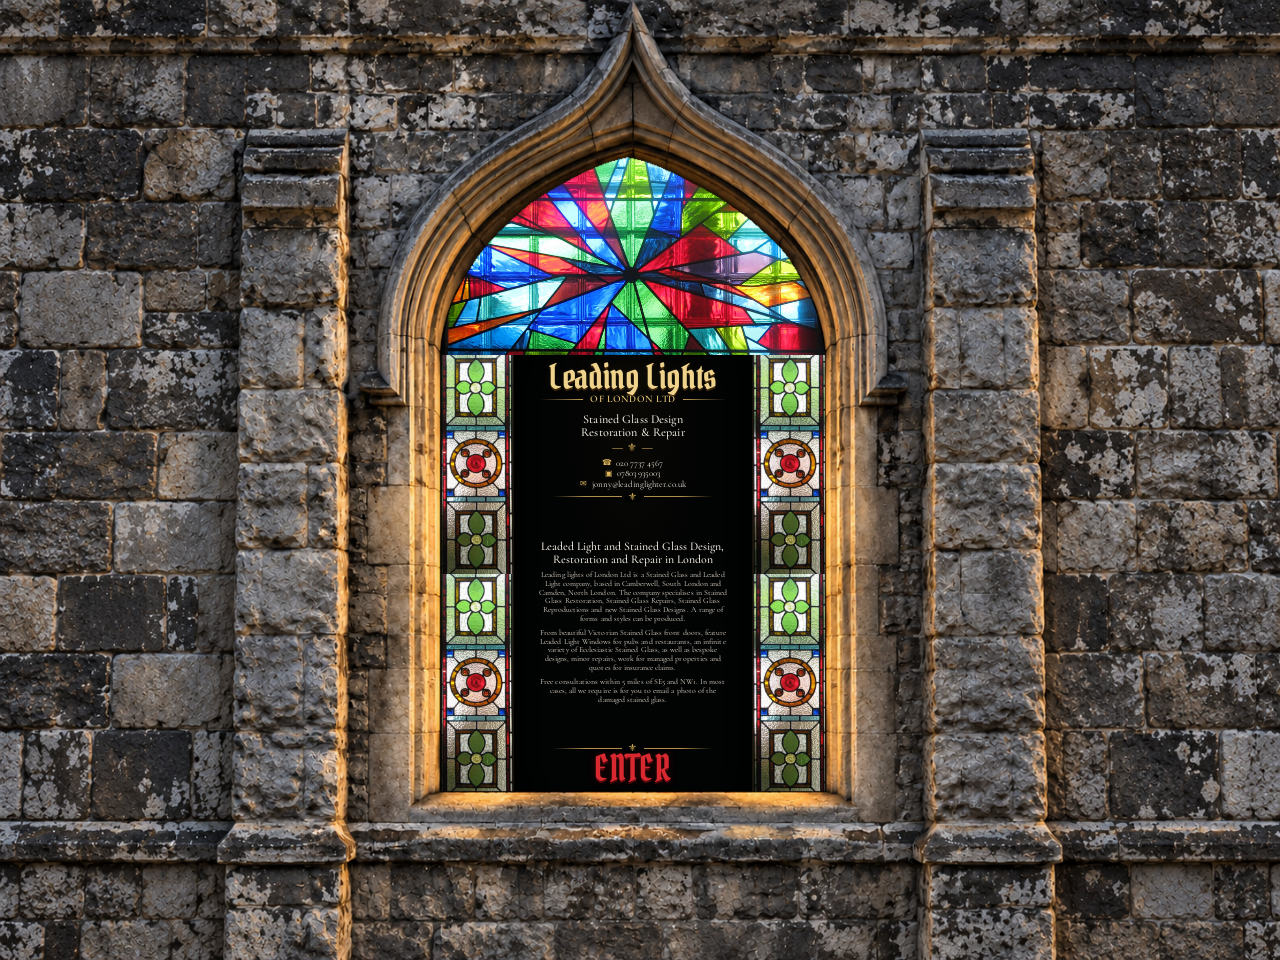
==== index.html @ 8e63d825 "Update index.html" ====
<!doctype html>
<html lang="en-GB">
<head>
  <meta charset="utf-8">
  <meta name="viewport" content="width=device-width, initial-scale=1">

  <title>Leading Lights of London Ltd | Stained Glass Design, Restoration & Repair</title>

  <meta
    name="description"
    content="Leading Lights of London Ltd — stained glass design, restoration and repair in London."
  >

  <meta
    property="og:title"
    content="Leading Lights of London Ltd | Stained Glass Design, Restoration & Repair"
  >

  <meta
    property="og:description"
    content="Leading Lights of London Ltd — stained glass design, restoration and repair in London."
  >

  <meta property="og:type" content="website">

  <!-- Add the final canonical URL here when the production domain is confirmed. -->
  <!-- Add verified LocalBusiness structured data here only after all business details are confirmed. -->

  <!-- Shared website styles -->
  <link rel="stylesheet" href="css/styles.css?v=7">

  <!-- Landing-page-specific styles -->
  <link rel="stylesheet" href="css/landing.css?v=17">
</head>

<body class="landing-page">

  <a class="skip-link" href="#main-content">
    Skip to content
  </a>

  <main id="main-content">

    <section
      class="gothic-stage"
      aria-label="Leading Lights of London entrance"
    >

      <!--
        FRONT STONE FRAME

        This is the same approved stone shell as before,
        but with the black centre made transparent.

        It sits ABOVE the stained glass so the glass appears
        physically behind the Gothic stonework.
      -->
      <img
      class="gothic-shell-image"
  src="assets/images/landing/landing-shell-frame-wide-clean-v2.png"
  alt="Weathered Gothic stone window frame"
  width="1448"
  height="1086"
      >


      <!--
        EVERYTHING BELOW THIS POINT SITS BEHIND THE STONE FRAME
      -->
      <div class="window-overlay landing-overlay">


        <!-- TOP STAINED GLASS -->
        <div
          class="landing-glass landing-glass--top"
          aria-hidden="true"
        >
          <img
  src="assets/images/landing/landing-top-panel-v2.png"
  alt=""
          >
        </div>


        <!-- LEFT STAINED-GLASS COLUMN -->
        <div
          class="landing-side-stack landing-side-stack--left"
          aria-hidden="true"
        >

          <div class="landing-side-piece">
            <img
              src="assets/images/landing/landing-side-panel.png"
              alt=""
            >
          </div>

          <div class="landing-side-piece">
            <img
              src="assets/images/landing/landing-side-panel.png"
              alt=""
            >
          </div>

        </div>


        <!-- CENTRAL INFORMATION PANEL -->
        <section
          class="landing-panel"
          aria-labelledby="landing-title"
        >

          <header class="landing-brand">

            <h1
              class="brand-title"
              id="landing-title"
            >
              Leading Lights
            </h1>

            <p class="brand-subtitle">
              of London Ltd
            </p>

            <div
              class="gold-rule"
              aria-hidden="true"
            ></div>


            <p class="service-line">
              Stained Glass Design<br>
              Restoration &amp; Repair
            </p>


            <div class="contact-compact">

              <a href="tel:+442077374567">
                <span aria-hidden="true">☎</span>
                020 7737 4567
              </a>

              <a href="tel:+447803935003">
                <span aria-hidden="true">▣</span>
                07803 935003
              </a>

              <a href="mailto:jonny@leadinglighter.co.uk">
                <span aria-hidden="true">✉</span>
                jonny@leadinglighter.co.uk
              </a>

            </div>

          </header>


          <div
            class="gold-rule landing-section-rule"
            aria-hidden="true"
          ></div>


          <!-- BUSINESS COPY -->
          <div class="landing-business-copy">

            <h2 class="landing-business-title">
              Leaded Light and Stained Glass Design, Restoration and Repair in London
            </h2>


            <p class="landing-copy">
              Leading lights of London Ltd is a Stained Glass and Leaded Light company, based in Camberwell, South London and Camden, North London. The company specialises in Stained Glass Restoration, Stained Glass Repairs, Stained Glass Reproductions and new Stained Glass Designs. A range of forms and styles can be produced.
            </p>


            <p class="landing-copy">
              From beautiful Victorian Stained Glass front doors, feature Leaded Light Windows for pubs and restaurants, an infinite variety of Ecclesiastic Stained Glass, as well as bespoke designs, minor repairs, work for managed properties and quotes for insurance claims.
            </p>


            <p class="landing-copy">
              Free consultations within 5 miles of SE5 and NW1. In most cases, all we require is for you to email a photo of the damaged stained glass.
            </p>

          </div>


          <div
            class="gold-rule landing-enter-rule"
            aria-hidden="true"
          ></div>


          <!-- ENTER -->
          <a
            class="enter-link"
            href="home.html"
            aria-label="Enter the Leading Lights of London website"
          >
            ENTER
          </a>

        </section>


        <!-- RIGHT STAINED-GLASS COLUMN -->
        <div
          class="landing-side-stack landing-side-stack--right"
          aria-hidden="true"
        >

          <div class="landing-side-piece">
            <img
              src="assets/images/landing/landing-side-panel.png"
              alt=""
            >
          </div>

          <div class="landing-side-piece">
            <img
              src="assets/images/landing/landing-side-panel.png"
              alt=""
            >
          </div>

        </div>

      </div>

    </section>

  </main>


  <script
    src="js/main.js"
    defer
  ></script>

</body>
</html>
---- css/styles.css ----
@import url('https://fonts.googleapis.com/css2?family=Cormorant+Garamond:wght@400;500;600&family=IM+Fell+English+SC&family=UnifrakturCook:wght@700&display=swap');

:root {
  --stone-dark: #111415;
  --stone-mid: #303334;
  --stone-light: #767069;
  --window-dark: #050606;
  --panel-dark: #0c0f10;
  --panel-mid: #131718;
  --lead: #171919;
  --text-main: #f1eadc;
  --text-muted: #c9c0b0;
  --accent-gold: #d4ad5f;
  --accent-red: #a9141c;
  --warm-light: rgba(214, 162, 77, 0.42);
  --line: rgba(221, 189, 126, 0.26);
  --page-width: 1122px;
  --font-display: 'IM Fell English SC', Georgia, serif;
  --font-medieval: 'UnifrakturCook', 'IM Fell English SC', Georgia, serif;
  --font-body: 'Cormorant Garamond', Georgia, serif;
  --shadow-deep: 0 18px 50px rgba(0, 0, 0, 0.42);
  --radius: 4px;
}

* { box-sizing: border-box; }

html {
  background: #050607;
  scroll-behavior: smooth;
}

body {
  margin: 0;
  min-width: 320px;
  color: var(--text-main);
  background: #050607;
  font-family: var(--font-body);
  font-size: 18px;
  line-height: 1.5;
  opacity: 0;
  transition: opacity 240ms ease;
}

body.is-ready { opacity: 1; }
body.is-leaving { opacity: 0; }

img { max-width: 100%; }
a { color: inherit; }
button, input, select, textarea { font: inherit; }
button, a { -webkit-tap-highlight-color: transparent; }

.skip-link {
  position: fixed;
  left: 1rem;
  top: -100px;
  z-index: 1000;
  padding: .65rem 1rem;
  background: var(--text-main);
  color: #111;
  border-radius: 3px;
}

.skip-link:focus { top: 1rem; }


/* SHARED NAVIGATION */

.site-header {
  position: relative;
  z-index: 50;
  background: #0b0e0f;
  border-bottom: 1px solid rgba(255,255,255,.08);
  box-shadow: 0 8px 24px rgba(0,0,0,.22);
}

.primary-nav,
.gallery-nav {
  width: min(100%, var(--page-width));
  margin: 0 auto;
  padding-inline: clamp(.8rem, 2vw, 1.4rem);
}

.primary-nav {
  display: flex;
  align-items: center;
  justify-content: space-between;
  gap: 1rem;
  min-height: 58px;
}

.brand-mini {
  font-family: var(--font-display);
  color: #eed6a0;
  text-decoration: none;
  letter-spacing: .02em;
  white-space: nowrap;
  font-size: clamp(1.02rem, 2.2vw, 1.25rem);
}

.nav-toggle {
  display: none;
  border: 1px solid rgba(212,173,95,.45);
  background: transparent;
  color: var(--text-main);
  padding: .45rem .7rem;
  border-radius: 3px;
  cursor: pointer;
}

.primary-links,
.gallery-links {
  list-style: none;
  padding: 0;
  margin: 0;
  display: flex;
  align-items: center;
}

.primary-links {
  gap: clamp(.9rem, 2.5vw, 1.7rem);
}

.gallery-links {
  justify-content: center;
  gap: clamp(.55rem, 1.65vw, 1.25rem);
  min-height: 42px;
  font-size: .94rem;
  flex-wrap: wrap;
}

.gallery-nav {
  border-top: 1px solid rgba(255,255,255,.05);
  background: #0f1213;
}

.primary-links a,
.gallery-links a {
  position: relative;
  display: inline-block;
  padding: .45rem .1rem;
  color: #efe7d7;
  text-decoration: none;
}

.primary-links a::after,
.gallery-links a::after {
  content: '';
  position: absolute;
  left: 0;
  right: 100%;
  bottom: .2rem;
  height: 1px;
  background: var(--accent-gold);
  transition: right 180ms ease;
}

.primary-links a:hover::after,
.primary-links a:focus-visible::after,
.gallery-links a:hover::after,
.gallery-links a:focus-visible::after,
.primary-links a[aria-current='page']::after,
.gallery-links a[aria-current='page']::after {
  right: 0;
}

.primary-links a[aria-current='page'],
.gallery-links a[aria-current='page'] {
  color: #f0cf86;
}

main {
  display: block;
}


/* SHARED GOTHIC STAGE FOR OTHER PAGES */

.gothic-stage {
  position: relative;
  width: min(100%, var(--page-width));
  margin: 0 auto;
  background: var(--window-dark);
  overflow: hidden;
}

.gothic-shell-image {
  display: block;
  width: 100%;
  height: auto;
  aspect-ratio: 1122 / 1402;
  object-fit: contain;
  pointer-events: none;
  user-select: none;
}

.window-overlay {
  position: absolute;
  left: 28.25%;
  right: 28.25%;
  top: 13.2%;
  bottom: 13.4%;
  color: var(--text-main);
  z-index: 2;
}

.window-overlay a:focus-visible,
.content-band a:focus-visible,
button:focus-visible,
input:focus-visible,
select:focus-visible,
textarea:focus-visible {
  outline: 2px solid #f3cb72;
  outline-offset: 3px;
}


/* =========================================================
   LANDING PAGE
   ========================================================= */

body.landing-page {
  position: relative;
  isolation: isolate;
  min-height: 100svh;
  overflow: hidden;
  background: #080909;
}


/*
  Wide monitors get a darkened continuation of the same stone
  rather than obvious black bars.
*/
body.landing-page::before {
  content: '';
  position: fixed;
  inset: -24px;
  z-index: -2;

  background-image:
    url('../assets/images/landing/landing-shell-final.png');

  background-size: cover;
  background-position: center;

  filter:
    blur(14px)
    brightness(.42)
    saturate(.72);

  transform: scale(1.07);
}

body.landing-page::after {
  content: '';
  position: fixed;
  inset: 0;
  z-index: -1;
  background: rgba(0,0,0,.20);
}

body.landing-page main {
  width: 100%;
  height: 100svh;
  overflow: hidden;
}


/*
  The new shell is 1055 × 1491.

  It is sized from browser HEIGHT rather than being stretched
  across the width. This keeps the stone and pointed arch natural.
*/
body.landing-page .gothic-stage {
  position: relative;
  left: 50%;

  width: calc(100svh * 1055 / 1491);
  height: 100svh;

  max-width: none;
  margin: 0;

  background: transparent;

  overflow: hidden;

  transform: translateX(-50%);
}

body.landing-page .gothic-shell-image {
  position: absolute;
  inset: 0;

  width: 100%;
  height: 100%;

  max-width: none;

  aspect-ratio: 1055 / 1491;

  object-fit: contain;
  object-position: center;
}


/*
  Position the website content inside the actual empty opening
  of landing-shell-final.png.
*/
body.landing-page .window-overlay {
  left: 21%;
  right: 21%;
  top: 14.2%;
  bottom: 17.2%;
}


/*
  Layout:

              TOP GLASS

       SIDE | BLACK PANEL | SIDE
       SIDE | BLACK PANEL | SIDE
*/
.landing-overlay {
  display: grid;

  grid-template-columns:
    18%
    64%
    18%;

  grid-template-rows:
    23%
    77%;

  gap: 0;

  padding: 0;

  overflow: hidden;
}


/* TOP STAINED GLASS */

.landing-glass {
  position: relative;
  overflow: hidden;
  background: #030404;
}

.landing-glass--top {
  grid-column: 1 / -1;
  grid-row: 1;

  width: calc(100% + 4px);
  height: calc(100% + 3px);

  margin-left: -2px;
  margin-top: -2px;

  align-self: end;

  clip-path: polygon(
    50% 0%,
    100% 76%,
    100% 100%,
    0% 100%,
    0% 76%
  );
}

.landing-glass--top img {
  display: block;

  width: 100%;
  height: 100%;

  max-width: none;

  object-fit: cover;

  object-position: center 42%;

  transform: scale(1.02);
}


/* SIDE STAINED GLASS */

.landing-side-stack {
  grid-row: 2;

  display: grid;

  grid-template-rows:
    1fr
    1fr;

  min-width: 0;
  min-height: 0;

  overflow: hidden;

  background: #030404;
}

.landing-side-stack--left {
  grid-column: 1;
}

.landing-side-stack--right {
  grid-column: 3;
}

.landing-side-piece {
  position: relative;

  min-width: 0;
  min-height: 0;

  overflow: hidden;

  background: #030404;
}

.landing-side-piece + .landing-side-piece {
  margin-top: -2px;
}

.landing-side-piece img {
  display: block;

  width: calc(100% + 4px);
  height: calc(100% + 4px);

  max-width: none;

  margin: -2px;

  object-fit: cover;
  object-position: center;

  /*
    Uniform scaling only:
    this hides tiny gaps but does not distort the artwork.
  */
  transform: scale(1.015);
}


/* CENTRAL BLACK PANEL */

.landing-panel {
  grid-column: 2;
  grid-row: 2;

  position: relative;

  min-width: 0;
  min-height: 0;

  overflow: hidden;

  display: flex;
  flex-direction: column;

  align-items: center;

  justify-content: center;

  padding:
    clamp(.35rem, .9vh, .8rem)
    clamp(.45rem, 1.2vh, .95rem);

  text-align: center;

  background:
    radial-gradient(
      ellipse at 50% 10%,
      rgba(77,58,27,.10),
      transparent 38%
    ),
    rgba(2,3,3,.985);

  border-left:
    1px solid rgba(63,48,24,.45);

  border-right:
    1px solid rgba(63,48,24,.45);

  box-shadow:
    inset 10px 0 22px rgba(0,0,0,.42),
    inset -10px 0 22px rgba(0,0,0,.42);

  color: var(--text-main);
}


/* BRAND */

.landing-brand {
  width: 100%;
  flex: 0 0 auto;
}

.brand-title {
  margin: 0;

  font-family: var(--font-display);

  color: #efd393;

  font-weight: 400;

  letter-spacing: .015em;

  line-height: .95;

  text-shadow:
    0 1px 0 #1f1406;
}


/*
  Strong medieval title similar to the original reference.
*/
.landing-panel .brand-title {
  font-family: var(--font-medieval);

  font-size:
    clamp(
      1.8rem,
      4.2vh,
      3.5rem
    );

  letter-spacing: .01em;

  line-height: .83;

  color: #f0d397;

  text-shadow:
    0 2px 0 #2d1c08,
    0 0 12px rgba(216,169,85,.10);
}

.brand-subtitle {
  margin: .18rem 0 0;

  font-family: var(--font-display);

  color: #e9cf96;

  font-size:
    clamp(
      .72rem,
      1.6vh,
      1.25rem
    );

  line-height: 1;
}


/* GOLD RULES */

.gold-rule {
  width: 72%;

  height: 1px;

  margin:
    clamp(.16rem, .45vh, .38rem)
    auto;

  background:
    linear-gradient(
      90deg,
      transparent,
      rgba(212,173,95,.95),
      transparent
    );
}

.landing-section-rule {
  margin-top:
    clamp(.22rem, .55vh, .48rem);
}

.landing-enter-rule {
  margin-top:
    clamp(.18rem, .45vh, .38rem);
}


/* SERVICE + CONTACT */

.service-line {
  margin:
    .05rem
    0
    clamp(.16rem, .45vh, .36rem);

  font-size:
    clamp(
      .69rem,
      1.45vh,
      1.05rem
    );

  line-height: 1.08;

  color: #f0e7d7;
}

.contact-compact {
  display: grid;

  justify-items: center;

  gap:
    clamp(
      .03rem,
      .12vh,
      .1rem
    );

  margin-top:
    clamp(
      .08rem,
      .2vh,
      .18rem
    );

  font-size:
    clamp(
      .6rem,
      1.18vh,
      .86rem
    );

  line-height: 1.08;

  color: #eee4d4;
}

.contact-compact a {
  text-decoration: none;
}

.contact-compact a:hover {
  color: #f3d99c;
}


/* BUSINESS COPY */

.landing-business-copy {
  width: 100%;

  flex: 0 0 auto;
}

.landing-business-title {
  max-width: 98%;

  margin:
    0
    auto
    clamp(.16rem, .35vh, .3rem);

  font-family: var(--font-body);

  font-size:
    clamp(
      .7rem,
      1.35vh,
      .98rem
    );

  font-weight: 500;

  line-height: 1.04;

  color: #f0e8db;
}

.landing-copy {
  width: 100%;

  margin:
    clamp(
      .11rem,
      .26vh,
      .23rem
    )
    auto;

  font-family: var(--font-body);

  font-size:
    clamp(
      .56rem,
      1.08vh,
      .78rem
    );

  font-weight: 400;

  line-height: 1.12;

  color: #ddd4c5;
}


/* ENTER */

.enter-link {
  display: inline-block;

  flex: 0 0 auto;

  margin-top:
    clamp(
      .05rem,
      .15vh,
      .12rem
    );

  padding:
    .02em
    .16em
    .04em;

  font-family: var(--font-medieval);

  font-size:
    clamp(
      2rem,
      5.3vh,
      4.4rem
    );

  line-height: .82;

  text-decoration: none;

  color: #d11f27;

  text-shadow:
    0 2px 0 #43070b,
    0 0 12px rgba(189,25,34,.28);

  transition:
    transform 160ms ease,
    color 160ms ease,
    text-shadow 160ms ease;
}

.enter-link:hover {
  color: #ed343b;

  transform:
    translateY(-1px);

  text-shadow:
    0 2px 0 #43070b,
    0 0 18px rgba(189,25,34,.42);
}


/* =========================================================
   HOME
   ========================================================= */

.home-overlay {
  display: flex;
  flex-direction: column;
  padding: 9% 1.5% 4.5%;
}

.home-brand {
  text-align: center;
  flex: 0 0 auto;
}

.home-brand .brand-title {
  font-size: clamp(1.2rem, 3vw, 2.45rem);
}

.home-brand .brand-subtitle {
  font-size: clamp(.7rem, 1.35vw, 1.1rem);
}

.home-services {
  margin-top: .35rem;
  font-size: clamp(.62rem, 1.12vw, .9rem);
  line-height: 1.18;
}

.home-contact-grid {
  display: flex;
  justify-content: center;
  flex-wrap: wrap;
  gap: .1rem .6rem;
  margin-top: .35rem;
  font-size: clamp(.5rem, .93vw, .76rem);
  color: #eee5d4;
}

.home-contact-grid a {
  text-decoration: none;
}

.home-gallery-grid {
  flex: 1 1 auto;
  min-height: 0;

  display: grid;

  grid-template-columns:
    repeat(3, minmax(0, 1fr));

  grid-template-rows:
    repeat(2, minmax(0, 1fr));

  gap:
    clamp(
      4px,
      .65vw,
      8px
    );

  margin-top: 4%;
}


/* HOME GALLERY PANES */

.gallery-pane {
  min-width: 0;
  min-height: 0;

  display: flex;
  flex-direction: column;

  overflow: hidden;

  border: 3px solid #171919;

  background: #101313;

  text-decoration: none;

  box-shadow:
    inset 0 0 0 1px rgba(220,183,102,.18),
    0 4px 12px rgba(0,0,0,.28);

  transition:
    transform 170ms ease,
    box-shadow 170ms ease,
    filter 170ms ease;
}

.gallery-pane:hover,
.gallery-pane:focus-visible {
  transform:
    translateY(-2px);

  filter:
    brightness(1.08);

  box-shadow:
    inset 0 0 0 1px rgba(231,195,116,.34),
    0 7px 16px rgba(0,0,0,.38);
}

.image-placeholder {
  flex: 1 1 auto;

  min-height: 0;

  display: flex;

  align-items: center;
  justify-content: center;

  padding: .4rem;

  text-align: center;

  color:
    rgba(237,229,211,.58);

  background:
    linear-gradient(
      45deg,
      transparent 49%,
      rgba(212,173,95,.11) 50%,
      transparent 51%
    ),
    linear-gradient(
      -45deg,
      transparent 49%,
      rgba(212,173,95,.09) 50%,
      transparent 51%
    ),
    #121616;

  background-size:
    28px 28px;

  font-size:
    clamp(
      .46rem,
      .75vw,
      .68rem
    );

  letter-spacing: .06em;

  text-transform: uppercase;
}

.gallery-pane-label {
  flex: 0 0 auto;

  display: flex;

  align-items: center;

  justify-content:
    space-between;

  gap: .25rem;

  padding:
    clamp(.25rem, .55vw, .42rem)
    .45rem;

  border-top:
    2px solid #171919;

  background:
    rgba(7,8,8,.96);

  font-size:
    clamp(
      .5rem,
      .85vw,
      .74rem
    );

  line-height: 1.1;
}

.gallery-pane-label span:last-child {
  color: var(--accent-gold);
}


/* SHARED PAGE HERO */

.page-overlay {
  display: flex;
  align-items: center;
  justify-content: center;
  padding: 16% 4% 10%;
}

.page-window-card {
  width: 100%;
  background: rgba(5,6,6,.9);
  border: 1px solid rgba(212,173,95,.28);
  box-shadow: var(--shadow-deep);
  text-align: center;
  padding: clamp(.8rem, 2vw, 1.35rem);
}

.page-window-card h1 {
  margin: 0;
  font-family: var(--font-display);
  color: #efd497;
  font-size: clamp(1.35rem, 3vw, 2.4rem);
  font-weight: 400;
  line-height: 1;
}

.page-window-card p {
  margin: .7rem auto 0;
  color: var(--text-muted);
  max-width: 30rem;
  font-size: clamp(.72rem, 1.2vw, .95rem);
  line-height: 1.3;
}


/* SHARED CONTENT */

.content-band {
  width: min(100%, var(--page-width));
  margin: 0 auto;

  padding:
    clamp(2rem, 5vw, 4rem)
    clamp(1rem, 5vw, 4rem);

  background: #0d1011;

  border-top:
    1px solid rgba(255,255,255,.07);
}

.content-band + .content-band {
  border-top:
    1px solid rgba(212,173,95,.12);
}

.section-heading {
  margin: 0 0 .7rem;
  font-family: var(--font-display);
  color: #eed196;
  font-weight: 400;
  font-size: clamp(1.65rem, 3.5vw, 2.65rem);
  line-height: 1;
}

.section-lede {
  margin: 0;
  max-width: 56rem;
  color: #d8d0c2;
  font-size: clamp(1rem, 2vw, 1.18rem);
}

.placeholder-copy {
  border-left:
    2px solid rgba(212,173,95,.45);

  padding: .75rem 1rem;

  background:
    rgba(255,255,255,.02);

  color: #c8c0b2;
}


/* CARDS */

.cards-grid {
  display: grid;
  grid-template-columns:
    repeat(3, minmax(0, 1fr));
  gap: 1rem;
  margin-top: 1.5rem;
}

.info-card {
  padding: 1.1rem;
  background: #121617;
  border:
    1px solid rgba(212,173,95,.16);
}

.info-card h3 {
  margin: 0 0 .45rem;
  color: #ead09b;
  font-family: var(--font-display);
  font-weight: 400;
}

.info-card p {
  margin: 0;
  color: #cec6b8;
}


/* BUTTONS */

.cta-row {
  margin-top: 1.4rem;
}

.button {
  display: inline-block;
  padding: .65rem 1.1rem;
  border: 1px solid var(--accent-gold);
  background: transparent;
  color: #edd49d;
  text-decoration: none;
  border-radius: 3px;
  transition:
    background 160ms ease,
    color 160ms ease;
}

.button:hover {
  background:
    rgba(212,173,95,.1);
  color: #fff0c8;
}

.button-disabled {
  opacity: .5;
  cursor: not-allowed;
}


/* BEFORE / AFTER */

.before-after-list {
  display: grid;
  gap: 1.2rem;
  margin-top: 1.5rem;
}

.before-after {
  display: grid;
  grid-template-columns:
    1fr 1fr;
  gap: .8rem;
  padding: .9rem;
  background: #111516;
  border:
    1px solid rgba(212,173,95,.14);
}

.before-after figure {
  margin: 0;
}

.before-after figcaption {
  color: #dbcba9;
  margin-bottom: .35rem;
  font-family: var(--font-display);
}

.before-after .image-placeholder {
  aspect-ratio: 4 / 3;
}


/* GALLERY PAGES */

.gallery-page-grid {
  display: grid;
  grid-template-columns:
    repeat(3, minmax(0, 1fr));
  gap: 1rem;
  margin-top: 1.5rem;
}

.gallery-item {
  margin: 0;
  background: #111516;
  border:
    1px solid rgba(212,173,95,.14);
}

.gallery-item .image-placeholder {
  aspect-ratio: 4 / 3;
}

.gallery-item figcaption {
  padding: .55rem .7rem;
  color: #c8c0b3;
  font-size: .95rem;
}


/* ABOUT / CONTACT */

.about-grid,
.contact-grid {
  display: grid;

  grid-template-columns:
    minmax(0,.85fr)
    minmax(0,1.15fr);

  gap:
    clamp(
      1.2rem,
      4vw,
      2.5rem
    );

  align-items: start;
}

.about-photo .image-placeholder {
  aspect-ratio: 4 / 5;
}

.contact-list {
  display: grid;
  gap: .5rem;
  margin: 1rem 0 0;
  padding: 0;
  list-style: none;
}

.contact-list a {
  color: #f0d69d;
  text-decoration: none;
}

.contact-list a:hover {
  text-decoration: underline;
}


/* CONTACT FORM */

.contact-form {
  display: grid;
  gap: .85rem;
}

.form-row {
  display: grid;
  gap: .35rem;
}

.form-row label {
  color: #e8d5ac;
}

.form-row input,
.form-row select,
.form-row textarea {
  width: 100%;

  border:
    1px solid rgba(212,173,95,.32);

  background: #090b0c;

  color: var(--text-main);

  padding: .7rem .75rem;

  border-radius: 2px;
}

.form-row textarea {
  min-height: 160px;
  resize: vertical;
}

.form-note {
  margin: .2rem 0 0;
  color: #bdb4a5;
  font-size: .95rem;
}


/* FOOTER */

.site-footer {
  width:
    min(
      100%,
      var(--page-width)
    );

  margin: 0 auto;

  padding:
    1.8rem
    clamp(1rem, 4vw, 3rem)
    2.2rem;

  background: #090b0c;

  border-top:
    1px solid rgba(212,173,95,.16);
}

.footer-grid {
  display: grid;

  grid-template-columns:
    1.2fr
    1fr
    1fr
    .8fr;

  gap: 1.2rem;
}

.footer-brand {
  font-family: var(--font-display);
  color: #e8cf96;
  font-size: 1.35rem;
  line-height: 1;
}

.site-footer p,
.site-footer ul {
  margin: .3rem 0 0;
  color: #c9c0b2;
  font-size: .93rem;
}

.site-footer ul {
  list-style: none;
  padding: 0;
}

.site-footer a {
  text-decoration: none;
}

.site-footer a:hover {
  color: #f0d69a;
}

.footer-bottom {
  margin-top: 1.2rem;
  padding-top: 1rem;

  border-top:
    1px solid rgba(255,255,255,.07);

  color: #a89f93;

  font-size: .86rem;
}

.mobile-home-gallery {
  display: none;
}


/* TABLET */

@media (max-width: 900px) {

  body {
    font-size: 17px;
  }

  .cards-grid {
    grid-template-columns:
      1fr 1fr;
  }

  .gallery-page-grid {
    grid-template-columns:
      1fr 1fr;
  }

  .footer-grid {
    grid-template-columns:
      1fr 1fr;
  }

}


/* MOBILE */

@media (max-width: 720px) {

  .primary-nav {
    min-height: 54px;
  }

  .nav-toggle {
    display: inline-block;
  }

  .primary-links {
    position: absolute;
    left: 0;
    right: 0;
    top: 54px;

    display: none;

    flex-direction: column;
    align-items: stretch;

    gap: 0;

    padding:
      .4rem
      1rem
      .8rem;

    background: #0b0e0f;

    border-top:
      1px solid rgba(255,255,255,.05);
  }

  .primary-links.is-open {
    display: flex;
  }

  .primary-links a {
    display: block;
    padding: .7rem .2rem;
  }

  .gallery-nav {
    display: none;
  }


  /*
    On mobile the outer masonry can crop,
    but the arch remains proportional.
  */
  body.landing-page .window-overlay {
    left: 21%;
    right: 21%;
  }

  .landing-overlay {
    grid-template-columns:
      15%
      70%
      15%;

    grid-template-rows:
      22%
      78%;
  }

  .landing-panel .brand-title {
    font-size:
      clamp(
        1.65rem,
        4.1vh,
        2.6rem
      );
  }

  .brand-subtitle {
    font-size:
      clamp(
        .68rem,
        1.45vh,
        1rem
      );
  }

  .service-line {
    font-size:
      clamp(
        .64rem,
        1.28vh,
        .88rem
      );
  }

  .contact-compact {
    font-size:
      clamp(
        .56rem,
        1.08vh,
        .76rem
      );
  }

  .landing-business-title {
    font-size:
      clamp(
        .66rem,
        1.18vh,
        .82rem
      );
  }

  .landing-copy {
    font-size:
      clamp(
        .53rem,
        .96vh,
        .7rem
      );

    line-height: 1.09;
  }

  .enter-link {
    font-size:
      clamp(
        1.85rem,
        4.7vh,
        3.25rem
      );
  }


  /* HOME */

  .home-overlay {
    padding: 12% 2% 6%;
  }

  .home-services {
    display: none;
  }

  .home-contact-grid span.address {
    display: none;
  }

  .home-gallery-grid {
    display: none;
  }

  .mobile-home-gallery {
    display: block;
  }


  /* OTHER SHARED PAGES */

  .page-overlay {
    padding: 18% 3% 12%;
  }

  .page-window-card p {
    display: none;
  }

  .cards-grid,
  .about-grid,
  .contact-grid {
    grid-template-columns: 1fr;
  }

  .before-after {
    grid-template-columns: 1fr;
  }

}


/* SHORT DESKTOP SCREENS */

@media (max-height: 720px) and (min-width: 721px) {

  .landing-panel {
    padding-top: .2rem;
    padding-bottom: .2rem;
  }

  .landing-panel .brand-title {
    font-size: 1.8rem;
  }

  .brand-subtitle {
    font-size: .72rem;
  }

  .service-line {
    font-size: .68rem;
  }

  .contact-compact {
    font-size: .58rem;
  }

  .landing-business-title {
    font-size: .68rem;
  }

  .landing-copy {
    font-size: .54rem;
    line-height: 1.06;
    margin-block: .08rem;
  }

  .enter-link {
    font-size: 2rem;
  }

  .gold-rule {
    margin-block: .12rem;
  }

}


/* SMALL MOBILE */

@media (max-width: 520px) {

  body {
    font-size: 16px;
  }

  .brand-mini {
    max-width: 66vw;
    overflow: hidden;
    text-overflow: ellipsis;
  }

  .landing-overlay {
    grid-template-columns:
      13%
      74%
      13%;
  }

  .home-overlay {
    padding-top: 14%;
  }

  .home-brand .brand-title {
    font-size:
      clamp(
        .95rem,
        6vw,
        1.45rem
      );
  }

  .home-brand .brand-subtitle {
    font-size: .55rem;
  }

  .home-contact-grid {
    font-size: .43rem;
    gap: 0 .35rem;
  }

  .page-window-card {
    padding: .55rem .4rem;
  }

  .page-window-card h1 {
    font-size:
      clamp(
        1rem,
        7vw,
        1.55rem
      );
  }

  .gallery-page-grid {
    grid-template-columns: 1fr;
  }

  .footer-grid {
    grid-template-columns: 1fr;
  }

  .content-band {
    padding-inline: 1rem;
  }

}


/* REDUCED MOTION */

@media (prefers-reduced-motion: reduce) {

  html {
    scroll-behavior: auto;
  }

  *,
  *::before,
  *::after {
    animation-duration: .01ms !important;
    animation-iteration-count: 1 !important;
    transition-duration: .01ms !important;
  }

}
---- css/landing.css ----
@import url('https://fonts.googleapis.com/css2?family=Cormorant+Garamond:wght@400;500;600&family=Pirata+One&display=swap');


/* =========================================================
   LEADING LIGHTS — LANDING PAGE
   Clean consolidated version
   Shell size: 1448 × 1086
   ========================================================= */


/* =========================================================
   PAGE
   ========================================================= */

body.landing-page {
  --font-medieval:
  'Pirata One',
  Georgia,
  serif;

  --font-elegant:
    'Cormorant Garamond',
    Georgia,
    serif;

  margin: 0;

  width: 100%;

  min-height: 100%;

  overflow-x: hidden !important;

  overflow-y: auto !important;

  background: #050505;
}


/* Remove any old duplicated landing backgrounds */

body.landing-page::before,
body.landing-page::after {
  content: none !important;
  display: none !important;
}


body.landing-page main {
  display: block;

  width: 100%;

  height: auto !important;

  min-height: 0;

  margin: 0;

  padding: 0;

  overflow: visible !important;
}



/* =========================================================
   FULL-WIDTH GOTHIC STAGE
   ========================================================= */

body.landing-page .gothic-stage {
  position: relative;

  left: 0 !important;

  right: auto !important;

  width: 100vw !important;

  /*
     1448 × 1086 image
     1086 / 1448 = 0.75
  */
  height: 75vw !important;

  max-width: none !important;

  min-height: 0;

  margin: 0 !important;

  padding: 0;

  overflow: hidden;

  background: #050505;

  transform: none !important;
}



/* =========================================================
   STONE SHELL
   ========================================================= */

body.landing-page .gothic-shell-image {
  position: absolute;

  inset: 0;

  z-index: 10;

  display: block !important;

  width: 100% !important;

  height: 100% !important;

  max-width: none !important;

  margin: 0;

  padding: 0;

  aspect-ratio: 1448 / 1086;

  object-fit: fill;

  object-position: center;

  pointer-events: none;

  user-select: none;
}



/* =========================================================
   WINDOW OPENING
   ========================================================= */

body.landing-page .window-overlay {
  position: absolute;

  z-index: 2;

  left: 34.323% !important;

  right: 35.428% !important;

  top: 15.562% !important;

  bottom: 17.495% !important;

  color: var(--text-main);
}



/* =========================================================
   INTERNAL WINDOW GRID
   ========================================================= */

body.landing-page .landing-overlay {
  display: grid;

  grid-template-columns:
    19%
    62%
    19%;

  grid-template-rows:
    32%
    68%;

  gap: 0;

  padding: 0;

  overflow: visible;
}



/* =========================================================
   TOP STAINED GLASS
   ========================================================= */

body.landing-page .landing-glass {
  position: relative;

  overflow: hidden;

  background: #020303;
}


body.landing-page .landing-glass--top {
  grid-column: 1 / -1;

  grid-row: 1;

  /*
     Tiny horizontal bleed only.
     No vertical overlap with the side glass.
  */
  width: 102%;

  height: 100%;

  margin-left: -1%;

  margin-top: 0;

  align-self: stretch;

  clip-path: none !important;
}


body.landing-page .landing-glass--top img {
  display: block;

  width: 100%;

  height: 100%;

  max-width: none;

  object-fit: cover;

  object-position:
    center 42%;

  transform: none !important;
}



/* =========================================================
   SIDE STAINED GLASS
   ========================================================= */

body.landing-page .landing-side-stack {
  grid-row: 2;

  display: grid;

  grid-template-rows:
    1fr
    1fr;

  min-width: 0;

  min-height: 0;

  margin: 0 !important;

  overflow: hidden;

  background: #020303;
}


body.landing-page .landing-side-stack--left {
  grid-column: 1;
}


body.landing-page .landing-side-stack--right {
  grid-column: 3;
}


body.landing-page .landing-side-piece {
  position: relative;

  min-width: 0;

  min-height: 0;

  overflow: hidden;

  background: #020303;
}


body.landing-page .landing-side-piece + .landing-side-piece {
  margin-top: 0 !important;
}


body.landing-page .landing-side-piece img {
  display: block;

  width: 100% !important;

  height: 100% !important;

  max-width: none;

  margin: 0 !important;

  object-fit: cover;

  object-position:
    center center;

  transform: none !important;
}



/* =========================================================
   CENTRAL BLACK PANEL

   Grid rows:
   1 = branding / contact
   2 = decorative divider
   3 = business text, centred in remaining space
   4 = decorative divider
   5 = ENTER at bottom
   ========================================================= */

body.landing-page .landing-panel {
  grid-column: 2;

  grid-row: 2;

  position: relative;

  min-width: 0;

  min-height: 0;

  height: 100%;

  box-sizing: border-box;

  overflow: hidden;

  display: grid;

  grid-template-rows:
    auto
    auto
    minmax(0, 1fr)
    auto
    auto;

  align-items: center;

  justify-items: center;

  padding:
    3.5%
    5.5%
    3%;

  text-align: center;

  background:

    radial-gradient(
      ellipse at 50% 10%,
      rgba(100, 72, 25, .08),
      transparent 42%
    ),

    #020303;

  border-left:
    1px solid
    rgba(63, 48, 24, .34);

  border-right:
    1px solid
    rgba(63, 48, 24, .34);

  box-shadow:

    inset
    8px
    0
    18px
    rgba(0, 0, 0, .38),

    inset
    -8px
    0
    18px
    rgba(0, 0, 0, .38);
}



/* =========================================================
   BRANDING
   ========================================================= */

body.landing-page .landing-brand {
  width: 100%;

  display: flex;

  flex-direction: column;

  align-items: center;

  justify-content: flex-start;
}



/* Leading Lights */

body.landing-page .landing-panel .brand-title {
  margin: 0;

  font-family:
    var(--font-medieval) !important;

  font-size:

    clamp(
      1.8rem,
      2.65vw,
      2.9rem
    );

  font-weight: 400;

  line-height: .82;

  letter-spacing: 0;

  color: #efd28b;

  text-shadow:

    0 2px 0
    #3c260d,

    0 0 8px
    rgba(216, 169, 85, .10);
}



/* OF LONDON LTD */

body.landing-page .brand-subtitle {
  display: flex;

  align-items: center;

  justify-content: center;

  gap: .45rem;

  width: 88%;

  margin:
    .18rem
    auto
    .35rem;

  font-family:
    var(--font-elegant) !important;

  font-size:

    clamp(
      .62rem,
      .78vw,
      .84rem
    );

  font-weight: 600;

  line-height: 1;

  text-transform: uppercase;

  letter-spacing: .07em;

  color: #e8c675;
}



/* Gold lines either side */

body.landing-page .brand-subtitle::before,
body.landing-page .brand-subtitle::after {
  content: '';

  flex: 1;

  height: 1px;

  background:

    linear-gradient(
      90deg,
      transparent,
      rgba(214, 173, 95, .9)
    );
}


body.landing-page .brand-subtitle::after {
  background:

    linear-gradient(
      90deg,
      rgba(214, 173, 95, .9),
      transparent
    );
}



/* Hide old plain rule inside header */

body.landing-page .landing-brand > .gold-rule {
  display: none !important;
}



/* =========================================================
   SERVICE HEADING
   ========================================================= */

body.landing-page .service-line {
  margin:
    .18rem
    0
    .20rem;

  font-family:
    var(--font-elegant) !important;

  font-size:

    clamp(
      .76rem,
      .95vw,
      1rem
    );

  font-weight: 500;

  line-height: 1.08;

  letter-spacing: .01em;

  color: #f3ede3;
}


/* Little gold ornament under service heading */

body.landing-page .service-line::after {
  content: '—  ⚜  —';

  display: block;

  margin:
    .24rem
    auto
    .14rem;

  color: #dcb45b;

  font-family:
    Georgia,
    serif;

  font-size: .66rem;

  line-height: 1;

  letter-spacing: .09em;
}



/* =========================================================
   CONTACT DETAILS
   ========================================================= */

body.landing-page .contact-compact {
  display: grid;

  justify-items: center;

  gap: .07rem;

  margin: 0;

  font-family:
    var(--font-elegant) !important;

  font-size:

    clamp(
      .56rem,
      .68vw,
      .72rem
    );

  line-height: 1.06;

  color: #f0e9dc;
}


body.landing-page .contact-compact a {
  display: flex;

  align-items: center;

  justify-content: center;

  gap: .25rem;

  color: inherit;

  text-decoration: none;
}


body.landing-page .contact-compact a span {
  min-width: 1em;

  color: #dfb65d;

  font-size: .9em;

  text-align: center;
}


body.landing-page .contact-compact a:hover {
  color: #f3d99c;
}



/* =========================================================
   ORNAMENTAL GOLD DIVIDERS
   ========================================================= */

body.landing-page .landing-section-rule,
body.landing-page .landing-enter-rule {
  position: relative;

  display: block !important;

  width: 76%;

  height: 1px;

  overflow: visible;

  background:

    linear-gradient(
      90deg,

      transparent,

      rgba(214, 173, 95, .82) 20%,

      rgba(214, 173, 95, .82) 43%,

      transparent 43%,

      transparent 57%,

      rgba(214, 173, 95, .82) 57%,

      rgba(214, 173, 95, .82) 80%,

      transparent
    );
}


body.landing-page .landing-section-rule::after,
body.landing-page .landing-enter-rule::after {
  content: '⚜';

  position: absolute;

  left: 50%;

  top: 50%;

  transform:
    translate(-50%, -50%);

  padding:
    0
    .24rem;

  background: #020303;

  color: #dcb45b;

  font-family:
    Georgia,
    serif;

  font-size: .64rem;

  line-height: 1;
}



/* Divider below contact details */

body.landing-page .landing-section-rule {
  margin:
    .42rem
    auto
    .38rem;
}



/* =========================================================
   BUSINESS COPY
   ========================================================= */

body.landing-page .landing-business-copy {
  width: 100%;

  max-width: 94%;

  align-self: center;

  display: flex;

  flex-direction: column;

  align-items: center;

  justify-content: center;

  gap: .30rem;

  margin:
    0
    auto;
}



/* Business heading */

body.landing-page .landing-business-title {
  width: 96%;

  max-width: 96%;

  margin: 0;

  font-family:
    var(--font-elegant) !important;

  font-size:

    clamp(
      .74rem,
      .88vw,
      .92rem
    );

  font-weight: 500;

  line-height: 1.08;

  color: #f4eee4;
}



/* Paragraphs */

body.landing-page .landing-copy {
  width: 97%;

  margin: 0;

  font-family:
    var(--font-elegant) !important;

  font-size:

    clamp(
      .49rem,
      .58vw,
      .62rem
    );

  font-weight: 400;

  line-height: 1.13;

  letter-spacing: .005em;

  color: #e9e1d4;
}



/* =========================================================
   DIVIDER ABOVE ENTER
   ========================================================= */

body.landing-page .landing-enter-rule {
  align-self: end;

  margin:
    .36rem
    auto
    .30rem;
}



/* =========================================================
   ENTER — ANCHORED AT BOTTOM
   ========================================================= */

body.landing-page .enter-link {
  align-self: end;

  display: inline-block;

  margin: 0;

  padding:
    .02em
    .15em
    .04em;

  font-family:
    var(--font-medieval) !important;

  font-size:

    clamp(
      2.1rem,
      2.8vw,
      3rem
    );

  font-weight: 400;

  line-height: .82;

  letter-spacing: .02em;

  text-decoration: none;

  color: #d82830;

  text-shadow:

    0 2px 0
    #57090d,

    0 0 9px
    rgba(209, 31, 39, .25);

  transition:

    color
    160ms
    ease,

    text-shadow
    160ms
    ease,

    transform
    160ms
    ease;
}


body.landing-page .enter-link:hover {
  color: #eb343b;

  transform:
    translateY(-1px);

  text-shadow:

    0 2px 0
    #57090d,

    0 0 14px
    rgba(209, 31, 39, .38);
}



/* =========================================================
   MOBILE
   ========================================================= */

@media
(max-width: 720px) {

  body.landing-page .landing-overlay {
    grid-template-columns:
      17%
      66%
      17%;
  }


  body.landing-page .landing-panel {
    padding:
      3%
      4.5%
      2.6%;
  }


  body.landing-page .landing-panel .brand-title {
    font-size:

      clamp(
        1.45rem,
        5.2vw,
        2.2rem
      );
  }


  body.landing-page .brand-subtitle {
    font-size:

      clamp(
        .56rem,
        2vw,
        .74rem
      );
  }


  body.landing-page .service-line {
    font-size:

      clamp(
        .66rem,
        2.2vw,
        .86rem
      );
  }


  body.landing-page .contact-compact {
    font-size:

      clamp(
        .50rem,
        1.7vw,
        .66rem
      );
  }


  body.landing-page .landing-business-title {
    font-size:

      clamp(
        .66rem,
        2.1vw,
        .80rem
      );
  }


  body.landing-page .landing-copy {
    font-size:

      clamp(
        .45rem,
        1.55vw,
        .58rem
      );

    line-height: 1.10;
  }


  body.landing-page .enter-link {
    font-size:

      clamp(
        1.8rem,
        6.5vw,
        2.6rem
      );
  }

}


@media
(max-width: 520px) {

  body.landing-page .landing-overlay {
    grid-template-columns:
      15%
      70%
      15%;
  }

}
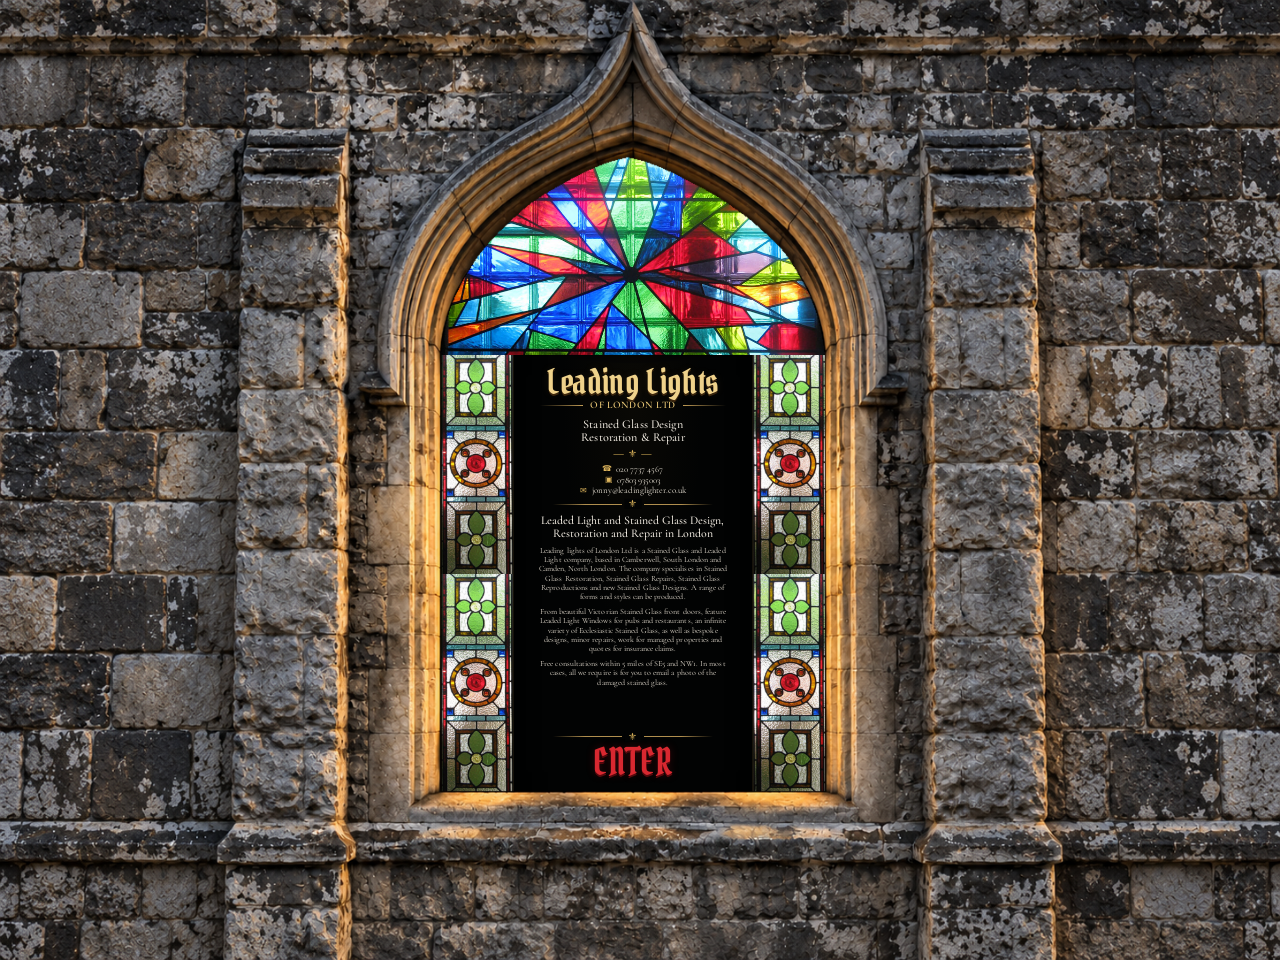
==== commit 7449acfa: "Update index.html" ====
--- a/index.html
+++ b/index.html
@@ -30,7 +30,7 @@
   <link rel="stylesheet" href="css/styles.css?v=7">
 
   <!-- Landing-page-specific styles -->
-  <link rel="stylesheet" href="css/landing.css?v=17">
+  <link rel="stylesheet" href="css/landing.css?v=18">
 </head>
 
 <body class="landing-page">
--- a/css/landing.css
+++ b/css/landing.css
@@ -3,7 +3,7 @@
 
 /* =========================================================
    LEADING LIGHTS — LANDING PAGE
-   Clean consolidated version
+   CLEAN CONSOLIDATED VERSION
    Shell size: 1448 × 1086
    ========================================================= */
 
@@ -14,9 +14,9 @@
 
 body.landing-page {
   --font-medieval:
-  'Pirata One',
-  Georgia,
-  serif;
+    'Pirata One',
+    Georgia,
+    serif;
 
   --font-elegant:
     'Cormorant Garamond',
@@ -72,15 +72,11 @@
   position: relative;
 
   left: 0 !important;
-
   right: auto !important;
 
   width: 100vw !important;
 
-  /*
-     1448 × 1086 image
-     1086 / 1448 = 0.75
-  */
+  /* 1086 / 1448 = 0.75 */
   height: 75vw !important;
 
   max-width: none !important;
@@ -114,19 +110,16 @@
   display: block !important;
 
   width: 100% !important;
-
   height: 100% !important;
 
   max-width: none !important;
 
   margin: 0;
-
   padding: 0;
 
   aspect-ratio: 1448 / 1086;
 
   object-fit: fill;
-
   object-position: center;
 
   pointer-events: none;
@@ -146,11 +139,9 @@
   z-index: 2;
 
   left: 34.323% !important;
-
   right: 35.428% !important;
 
   top: 15.562% !important;
-
   bottom: 17.495% !important;
 
   color: var(--text-main);
@@ -203,14 +194,13 @@
 
   /*
      Tiny horizontal bleed only.
-     No vertical overlap with the side glass.
+     No vertical overlap with side panels.
   */
+
   width: 102%;
-
   height: 100%;
 
   margin-left: -1%;
-
   margin-top: 0;
 
   align-self: stretch;
@@ -223,7 +213,6 @@
   display: block;
 
   width: 100%;
-
   height: 100%;
 
   max-width: none;
@@ -252,7 +241,6 @@
     1fr;
 
   min-width: 0;
-
   min-height: 0;
 
   margin: 0 !important;
@@ -277,7 +265,6 @@
   position: relative;
 
   min-width: 0;
-
   min-height: 0;
 
   overflow: hidden;
@@ -295,7 +282,6 @@
   display: block;
 
   width: 100% !important;
-
   height: 100% !important;
 
   max-width: none;
@@ -315,59 +301,49 @@
 /* =========================================================
    CENTRAL BLACK PANEL
 
-   Grid rows:
-   1 = branding / contact
-   2 = decorative divider
-   3 = business text, centred in remaining space
-   4 = decorative divider
-   5 = ENTER at bottom
+   The content now flows naturally from the top.
+
+   ENTER is pushed down to the bottom using
+   margin-top: auto on its divider.
    ========================================================= */
 
 body.landing-page .landing-panel {
   grid-column: 2;
-
   grid-row: 2;
 
   position: relative;
 
+  width: 100%;
+  height: 100%;
+
   min-width: 0;
-
   min-height: 0;
 
-  height: 100%;
-
   box-sizing: border-box;
 
   overflow: hidden;
 
-  display: grid;
-
-  grid-template-rows:
-    auto
-    auto
-    minmax(0, 1fr)
-    auto
-    auto;
+  display: flex;
+
+  flex-direction: column;
 
   align-items: center;
 
-  justify-items: center;
+  justify-content: flex-start;
 
   padding:
-    3.5%
+    5%
     5.5%
-    3%;
+    4.5%;
 
   text-align: center;
 
   background:
-
     radial-gradient(
       ellipse at 50% 10%,
       rgba(100, 72, 25, .08),
       transparent 42%
     ),
-
     #020303;
 
   border-left:
@@ -379,7 +355,6 @@
     rgba(63, 48, 24, .34);
 
   box-shadow:
-
     inset
     8px
     0
@@ -396,12 +371,14 @@
 
 
 /* =========================================================
-   BRANDING
+   BRANDING AREA
    ========================================================= */
 
 body.landing-page .landing-brand {
   width: 100%;
 
+  flex: 0 0 auto;
+
   display: flex;
 
   flex-direction: column;
@@ -409,11 +386,15 @@
   align-items: center;
 
   justify-content: flex-start;
-}
-
-
-
-/* Leading Lights */
+
+  margin: 0;
+}
+
+
+
+/* =========================================================
+   LEADING LIGHTS
+   ========================================================= */
 
 body.landing-page .landing-panel .brand-title {
   margin: 0;
@@ -422,33 +403,30 @@
     var(--font-medieval) !important;
 
   font-size:
-
     clamp(
-      1.8rem,
+      1.9rem,
       2.65vw,
-      2.9rem
+      2.95rem
     );
 
   font-weight: 400;
 
-  line-height: .82;
-
-  letter-spacing: 0;
+  line-height: .88;
+
+  letter-spacing: .01em;
 
   color: #efd28b;
 
   text-shadow:
-
-    0 2px 0
-    #3c260d,
-
-    0 0 8px
-    rgba(216, 169, 85, .10);
-}
-
-
-
-/* OF LONDON LTD */
+    0 2px 0 #3c260d,
+    0 0 8px rgba(216, 169, 85, .10);
+}
+
+
+
+/* =========================================================
+   OF LONDON LTD
+   ========================================================= */
 
 body.landing-page .brand-subtitle {
   display: flex;
@@ -462,15 +440,14 @@
   width: 88%;
 
   margin:
-    .18rem
+    .22rem
     auto
-    .35rem;
+    .38rem;
 
   font-family:
     var(--font-elegant) !important;
 
   font-size:
-
     clamp(
       .62rem,
       .78vw,
@@ -489,7 +466,6 @@
 }
 
 
-
 /* Gold lines either side */
 
 body.landing-page .brand-subtitle::before,
@@ -501,7 +477,6 @@
   height: 1px;
 
   background:
-
     linear-gradient(
       90deg,
       transparent,
@@ -512,7 +487,6 @@
 
 body.landing-page .brand-subtitle::after {
   background:
-
     linear-gradient(
       90deg,
       rgba(214, 173, 95, .9),
@@ -521,8 +495,7 @@
 }
 
 
-
-/* Hide old plain rule inside header */
+/* Remove original plain rule */
 
 body.landing-page .landing-brand > .gold-rule {
   display: none !important;
@@ -536,15 +509,14 @@
 
 body.landing-page .service-line {
   margin:
-    .18rem
+    .10rem
     0
-    .20rem;
+    .18rem;
 
   font-family:
     var(--font-elegant) !important;
 
   font-size:
-
     clamp(
       .76rem,
       .95vw,
@@ -553,7 +525,7 @@
 
   font-weight: 500;
 
-  line-height: 1.08;
+  line-height: 1.1;
 
   letter-spacing: .01em;
 
@@ -561,7 +533,8 @@
 }
 
 
-/* Little gold ornament under service heading */
+
+/* Small ornamental line */
 
 body.landing-page .service-line::after {
   content: '—  ⚜  —';
@@ -569,9 +542,9 @@
   display: block;
 
   margin:
-    .24rem
+    .26rem
     auto
-    .14rem;
+    .16rem;
 
   color: #dcb45b;
 
@@ -579,11 +552,11 @@
     Georgia,
     serif;
 
-  font-size: .66rem;
+  font-size: .64rem;
 
   line-height: 1;
 
-  letter-spacing: .09em;
+  letter-spacing: .08em;
 }
 
 
@@ -597,7 +570,7 @@
 
   justify-items: center;
 
-  gap: .07rem;
+  gap: .08rem;
 
   margin: 0;
 
@@ -605,14 +578,13 @@
     var(--font-elegant) !important;
 
   font-size:
-
     clamp(
       .56rem,
       .68vw,
       .72rem
     );
 
-  line-height: 1.06;
+  line-height: 1.08;
 
   color: #f0e9dc;
 }
@@ -660,6 +632,8 @@
 
   display: block !important;
 
+  flex: 0 0 auto;
+
   width: 76%;
 
   height: 1px;
@@ -667,24 +641,15 @@
   overflow: visible;
 
   background:
-
     linear-gradient(
       90deg,
-
       transparent,
-
       rgba(214, 173, 95, .82) 20%,
-
       rgba(214, 173, 95, .82) 43%,
-
       transparent 43%,
-
       transparent 57%,
-
       rgba(214, 173, 95, .82) 57%,
-
       rgba(214, 173, 95, .82) 80%,
-
       transparent
     );
 }
@@ -697,7 +662,6 @@
   position: absolute;
 
   left: 50%;
-
   top: 50%;
 
   transform:
@@ -722,19 +686,19 @@
 
 
 
-/* Divider below contact details */
+/* Divider after contact details */
 
 body.landing-page .landing-section-rule {
   margin:
-    .42rem
+    .48rem
     auto
-    .38rem;
-}
-
-
-
-/* =========================================================
-   BUSINESS COPY
+    .55rem;
+}
+
+
+
+/* =========================================================
+   MAIN BUSINESS COPY
    ========================================================= */
 
 body.landing-page .landing-business-copy {
@@ -742,7 +706,7 @@
 
   max-width: 94%;
 
-  align-self: center;
+  flex: 0 0 auto;
 
   display: flex;
 
@@ -750,13 +714,18 @@
 
   align-items: center;
 
-  justify-content: center;
-
-  gap: .30rem;
+  justify-content: flex-start;
+
+  gap: .36rem;
 
   margin:
     0
     auto;
+
+  padding:
+    0
+    0
+    .25rem;
 }
 
 
@@ -774,23 +743,22 @@
     var(--font-elegant) !important;
 
   font-size:
-
     clamp(
       .74rem,
-      .88vw,
-      .92rem
+      .90vw,
+      .94rem
     );
 
   font-weight: 500;
 
-  line-height: 1.08;
+  line-height: 1.12;
 
   color: #f4eee4;
 }
 
 
 
-/* Paragraphs */
+/* Body paragraphs */
 
 body.landing-page .landing-copy {
   width: 97%;
@@ -801,16 +769,15 @@
     var(--font-elegant) !important;
 
   font-size:
-
     clamp(
-      .49rem,
-      .58vw,
-      .62rem
+      .50rem,
+      .60vw,
+      .64rem
     );
 
   font-weight: 400;
 
-  line-height: 1.13;
+  line-height: 1.16;
 
   letter-spacing: .005em;
 
@@ -821,49 +788,49 @@
 
 /* =========================================================
    DIVIDER ABOVE ENTER
+
+   margin-top:auto is the important part:
+   it pushes ENTER down without disturbing the text above.
    ========================================================= */
 
 body.landing-page .landing-enter-rule {
-  align-self: end;
-
   margin:
-    .36rem
     auto
-    .30rem;
-}
-
-
-
-/* =========================================================
-   ENTER — ANCHORED AT BOTTOM
+    auto
+    .48rem;
+}
+
+
+
+/* =========================================================
+   ENTER
    ========================================================= */
 
 body.landing-page .enter-link {
-  align-self: end;
+  flex: 0 0 auto;
 
   display: inline-block;
 
   margin: 0;
 
   padding:
-    .02em
+    0
     .15em
-    .04em;
+    .08em;
 
   font-family:
     var(--font-medieval) !important;
 
   font-size:
-
     clamp(
-      2.1rem,
-      2.8vw,
-      3rem
+      2.15rem,
+      2.9vw,
+      3.1rem
     );
 
   font-weight: 400;
 
-  line-height: .82;
+  line-height: .9;
 
   letter-spacing: .02em;
 
@@ -872,26 +839,13 @@
   color: #d82830;
 
   text-shadow:
-
-    0 2px 0
-    #57090d,
-
-    0 0 9px
-    rgba(209, 31, 39, .25);
+    0 2px 0 #57090d,
+    0 0 9px rgba(209, 31, 39, .25);
 
   transition:
-
-    color
-    160ms
-    ease,
-
-    text-shadow
-    160ms
-    ease,
-
-    transform
-    160ms
-    ease;
+    color 160ms ease,
+    text-shadow 160ms ease,
+    transform 160ms ease;
 }
 
 
@@ -902,12 +856,125 @@
     translateY(-1px);
 
   text-shadow:
-
-    0 2px 0
-    #57090d,
-
-    0 0 14px
-    rgba(209, 31, 39, .38);
+    0 2px 0 #57090d,
+    0 0 14px rgba(209, 31, 39, .38);
+}
+
+
+
+/* =========================================================
+   SHORTER DESKTOP SCREENS
+   ========================================================= */
+
+@media
+(max-height: 850px) and (min-width: 721px) {
+
+  body.landing-page .landing-panel {
+    padding:
+      3.8%
+      5%
+      3.6%;
+  }
+
+
+  body.landing-page .landing-panel .brand-title {
+    font-size:
+      clamp(
+        1.7rem,
+        2.3vw,
+        2.5rem
+      );
+  }
+
+
+  body.landing-page .brand-subtitle {
+    margin:
+      .15rem
+      auto
+      .25rem;
+  }
+
+
+  body.landing-page .service-line {
+    font-size:
+      clamp(
+        .68rem,
+        .82vw,
+        .86rem
+      );
+  }
+
+
+  body.landing-page .service-line::after {
+    margin:
+      .18rem
+      auto
+      .10rem;
+  }
+
+
+  body.landing-page .contact-compact {
+    font-size:
+      clamp(
+        .52rem,
+        .60vw,
+        .64rem
+      );
+  }
+
+
+  body.landing-page .landing-section-rule {
+    margin:
+      .32rem
+      auto
+      .38rem;
+  }
+
+
+  body.landing-page .landing-business-copy {
+    gap: .25rem;
+  }
+
+
+  body.landing-page .landing-business-title {
+    font-size:
+      clamp(
+        .66rem,
+        .76vw,
+        .80rem
+      );
+  }
+
+
+  body.landing-page .landing-copy {
+    font-size:
+      clamp(
+        .45rem,
+        .52vw,
+        .55rem
+      );
+
+    line-height: 1.11;
+  }
+
+
+  body.landing-page .landing-enter-rule {
+    margin:
+      auto
+      auto
+      .32rem;
+  }
+
+
+  body.landing-page .enter-link {
+    font-size:
+      clamp(
+        1.9rem,
+        2.45vw,
+        2.55rem
+      );
+  }
+
 }
 
 
@@ -929,15 +996,14 @@
 
   body.landing-page .landing-panel {
     padding:
-      3%
+      3.5%
       4.5%
-      2.6%;
+      3.5%;
   }
 
 
   body.landing-page .landing-panel .brand-title {
     font-size:
-
       clamp(
         1.45rem,
         5.2vw,
@@ -948,7 +1014,6 @@
 
   body.landing-page .brand-subtitle {
     font-size:
-
       clamp(
         .56rem,
         2vw,
@@ -959,7 +1024,6 @@
 
   body.landing-page .service-line {
     font-size:
-
       clamp(
         .66rem,
         2.2vw,
@@ -970,7 +1034,6 @@
 
   body.landing-page .contact-compact {
     font-size:
-
       clamp(
         .50rem,
         1.7vw,
@@ -981,7 +1044,6 @@
 
   body.landing-page .landing-business-title {
     font-size:
-
       clamp(
         .66rem,
         2.1vw,
@@ -992,7 +1054,6 @@
 
   body.landing-page .landing-copy {
     font-size:
-
       clamp(
         .45rem,
         1.55vw,
@@ -1005,7 +1066,6 @@
 
   body.landing-page .enter-link {
     font-size:
-
       clamp(
         1.8rem,
         6.5vw,
@@ -1014,6 +1074,7 @@
   }
 
 }
+
 
 
 @media
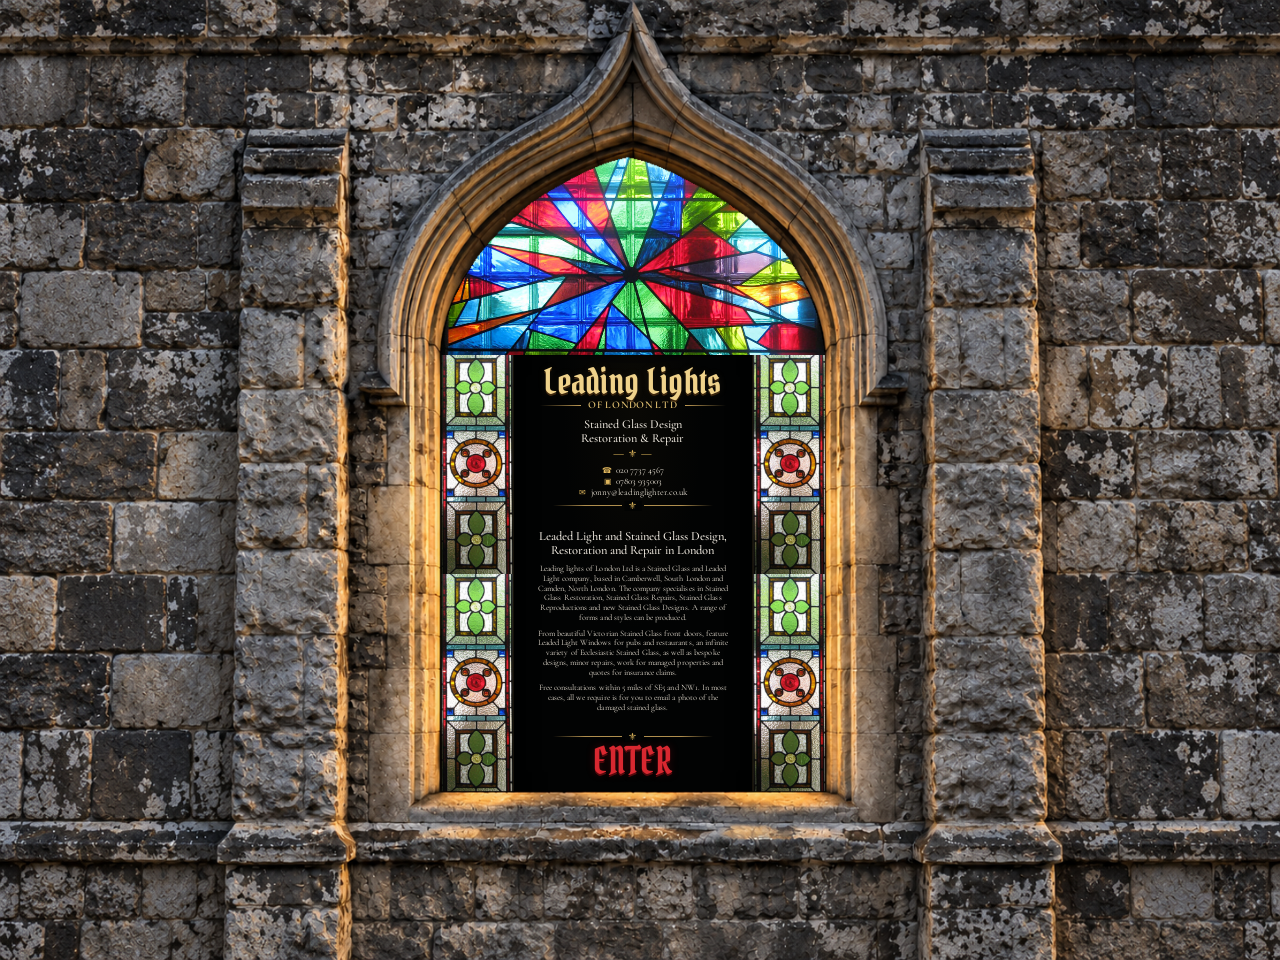
==== commit f128a4f8: "Update index.html" ====
--- a/index.html
+++ b/index.html
@@ -30,7 +30,7 @@
   <link rel="stylesheet" href="css/styles.css?v=7">
 
   <!-- Landing-page-specific styles -->
-  <link rel="stylesheet" href="css/landing.css?v=18">
+  <link rel="stylesheet" href="css/landing.css?v=19">
 </head>
 
 <body class="landing-page">
--- a/css/landing.css
+++ b/css/landing.css
@@ -3,8 +3,7 @@
 
 /* =========================================================
    LEADING LIGHTS — LANDING PAGE
-   CLEAN CONSOLIDATED VERSION
-   Shell size: 1448 × 1086
+   CLEAN VERSION
    ========================================================= */
 
 
@@ -30,14 +29,11 @@
   min-height: 100%;
 
   overflow-x: hidden !important;
-
   overflow-y: auto !important;
 
   background: #050505;
 }
 
-
-/* Remove any old duplicated landing backgrounds */
 
 body.landing-page::before,
 body.landing-page::after {
@@ -76,7 +72,7 @@
 
   width: 100vw !important;
 
-  /* 1086 / 1448 = 0.75 */
+  /* shell is 1448 × 1086 */
   height: 75vw !important;
 
   max-width: none !important;
@@ -115,11 +111,13 @@
   max-width: none !important;
 
   margin: 0;
+
   padding: 0;
 
   aspect-ratio: 1448 / 1086;
 
   object-fit: fill;
+
   object-position: center;
 
   pointer-events: none;
@@ -192,15 +190,12 @@
 
   grid-row: 1;
 
-  /*
-     Tiny horizontal bleed only.
-     No vertical overlap with side panels.
-  */
-
   width: 102%;
+
   height: 100%;
 
   margin-left: -1%;
+
   margin-top: 0;
 
   align-self: stretch;
@@ -213,6 +208,7 @@
   display: block;
 
   width: 100%;
+
   height: 100%;
 
   max-width: none;
@@ -241,6 +237,7 @@
     1fr;
 
   min-width: 0;
+
   min-height: 0;
 
   margin: 0 !important;
@@ -265,6 +262,7 @@
   position: relative;
 
   min-width: 0;
+
   min-height: 0;
 
   overflow: hidden;
@@ -282,6 +280,7 @@
   display: block;
 
   width: 100% !important;
+
   height: 100% !important;
 
   max-width: none;
@@ -301,40 +300,51 @@
 /* =========================================================
    CENTRAL BLACK PANEL
 
-   The content now flows naturally from the top.
-
-   ENTER is pushed down to the bottom using
-   margin-top: auto on its divider.
+   1 = title / service / contact
+   2 = gold divider
+   3 = main business wording — vertically centred
+   4 = gold divider
+   5 = ENTER
+
+   This keeps the three areas balanced.
    ========================================================= */
 
 body.landing-page .landing-panel {
   grid-column: 2;
+
   grid-row: 2;
 
   position: relative;
 
   width: 100%;
+
   height: 100%;
 
   min-width: 0;
+
   min-height: 0;
 
   box-sizing: border-box;
 
   overflow: hidden;
 
-  display: flex;
-
-  flex-direction: column;
+  display: grid;
+
+  grid-template-rows:
+    auto
+    auto
+    minmax(0, 1fr)
+    auto
+    auto;
 
   align-items: center;
 
-  justify-content: flex-start;
+  justify-items: center;
 
   padding:
-    5%
+    4.5%
     5.5%
-    4.5%;
+    4.2%;
 
   text-align: center;
 
@@ -347,38 +357,25 @@
     #020303;
 
   border-left:
-    1px solid
-    rgba(63, 48, 24, .34);
+    1px solid rgba(63, 48, 24, .34);
 
   border-right:
-    1px solid
-    rgba(63, 48, 24, .34);
+    1px solid rgba(63, 48, 24, .34);
 
   box-shadow:
-    inset
-    8px
-    0
-    18px
-    rgba(0, 0, 0, .38),
-
-    inset
-    -8px
-    0
-    18px
-    rgba(0, 0, 0, .38);
-}
-
-
-
-/* =========================================================
-   BRANDING AREA
+    inset 8px 0 18px rgba(0, 0, 0, .38),
+    inset -8px 0 18px rgba(0, 0, 0, .38);
+}
+
+
+
+/* =========================================================
+   TOP BRANDING AREA
    ========================================================= */
 
 body.landing-page .landing-brand {
   width: 100%;
 
-  flex: 0 0 auto;
-
   display: flex;
 
   flex-direction: column;
@@ -404,14 +401,14 @@
 
   font-size:
     clamp(
-      1.9rem,
-      2.65vw,
-      2.95rem
+      1.95rem,
+      2.7vw,
+      3rem
     );
 
   font-weight: 400;
 
-  line-height: .88;
+  line-height: .90;
 
   letter-spacing: .01em;
 
@@ -435,23 +432,23 @@
 
   justify-content: center;
 
-  gap: .45rem;
+  gap: .48rem;
 
   width: 88%;
 
   margin:
-    .22rem
+    .20rem
     auto
-    .38rem;
+    .40rem;
 
   font-family:
     var(--font-elegant) !important;
 
   font-size:
     clamp(
-      .62rem,
-      .78vw,
-      .84rem
+      .63rem,
+      .80vw,
+      .86rem
     );
 
   font-weight: 600;
@@ -465,8 +462,6 @@
   color: #e8c675;
 }
 
-
-/* Gold lines either side */
 
 body.landing-page .brand-subtitle::before,
 body.landing-page .brand-subtitle::after {
@@ -495,8 +490,6 @@
 }
 
 
-/* Remove original plain rule */
-
 body.landing-page .landing-brand > .gold-rule {
   display: none !important;
 }
@@ -511,7 +504,7 @@
   margin:
     .10rem
     0
-    .18rem;
+    .22rem;
 
   font-family:
     var(--font-elegant) !important;
@@ -519,22 +512,17 @@
   font-size:
     clamp(
       .76rem,
-      .95vw,
-      1rem
+      .96vw,
+      1.02rem
     );
 
   font-weight: 500;
 
-  line-height: 1.1;
-
-  letter-spacing: .01em;
+  line-height: 1.10;
 
   color: #f3ede3;
 }
 
-
-
-/* Small ornamental line */
 
 body.landing-page .service-line::after {
   content: '—  ⚜  —';
@@ -542,7 +530,7 @@
   display: block;
 
   margin:
-    .26rem
+    .25rem
     auto
     .16rem;
 
@@ -579,9 +567,9 @@
 
   font-size:
     clamp(
-      .56rem,
-      .68vw,
-      .72rem
+      .57rem,
+      .69vw,
+      .73rem
     );
 
   line-height: 1.08;
@@ -623,7 +611,7 @@
 
 
 /* =========================================================
-   ORNAMENTAL GOLD DIVIDERS
+   GOLD DIVIDERS
    ========================================================= */
 
 body.landing-page .landing-section-rule,
@@ -631,8 +619,6 @@
   position: relative;
 
   display: block !important;
-
-  flex: 0 0 auto;
 
   width: 76%;
 
@@ -662,6 +648,7 @@
   position: absolute;
 
   left: 50%;
+
   top: 50%;
 
   transform:
@@ -686,19 +673,19 @@
 
 
 
-/* Divider after contact details */
+/* Divider after top section */
 
 body.landing-page .landing-section-rule {
   margin:
     .48rem
     auto
-    .55rem;
-}
-
-
-
-/* =========================================================
-   MAIN BUSINESS COPY
+    .25rem;
+}
+
+
+
+/* =========================================================
+   MAIN CENTRE BUSINESS COPY
    ========================================================= */
 
 body.landing-page .landing-business-copy {
@@ -706,7 +693,9 @@
 
   max-width: 94%;
 
-  flex: 0 0 auto;
+  align-self: center;
+
+  justify-self: center;
 
   display: flex;
 
@@ -714,23 +703,22 @@
 
   align-items: center;
 
-  justify-content: flex-start;
-
-  gap: .36rem;
+  justify-content: center;
+
+  gap: .38rem;
 
   margin:
     0
     auto;
 
   padding:
-    0
-    0
-    .25rem;
-}
-
-
-
-/* Business heading */
+    .30rem
+    0;
+}
+
+
+
+/* Main heading */
 
 body.landing-page .landing-business-title {
   width: 96%;
@@ -744,9 +732,9 @@
 
   font-size:
     clamp(
-      .74rem,
-      .90vw,
-      .94rem
+      .78rem,
+      .92vw,
+      .96rem
     );
 
   font-weight: 500;
@@ -758,7 +746,7 @@
 
 
 
-/* Body paragraphs */
+/* Main paragraphs */
 
 body.landing-page .landing-copy {
   width: 97%;
@@ -770,14 +758,14 @@
 
   font-size:
     clamp(
-      .50rem,
-      .60vw,
-      .64rem
+      .52rem,
+      .61vw,
+      .65rem
     );
 
   font-weight: 400;
 
-  line-height: 1.16;
+  line-height: 1.17;
 
   letter-spacing: .005em;
 
@@ -788,16 +776,15 @@
 
 /* =========================================================
    DIVIDER ABOVE ENTER
-
-   margin-top:auto is the important part:
-   it pushes ENTER down without disturbing the text above.
    ========================================================= */
 
 body.landing-page .landing-enter-rule {
+  align-self: end;
+
   margin:
+    .25rem
     auto
-    auto
-    .48rem;
+    .42rem;
 }
 
 
@@ -807,7 +794,9 @@
    ========================================================= */
 
 body.landing-page .enter-link {
-  flex: 0 0 auto;
+  align-self: end;
+
+  justify-self: center;
 
   display: inline-block;
 
@@ -816,7 +805,7 @@
   padding:
     0
     .15em
-    .08em;
+    .12em;
 
   font-family:
     var(--font-medieval) !important;
@@ -830,7 +819,7 @@
 
   font-weight: 400;
 
-  line-height: .9;
+  line-height: .90;
 
   letter-spacing: .02em;
 
@@ -863,7 +852,7 @@
 
 
 /* =========================================================
-   SHORTER DESKTOP SCREENS
+   SHORTER DESKTOP WINDOWS
    ========================================================= */
 
 @media
@@ -871,18 +860,18 @@
 
   body.landing-page .landing-panel {
     padding:
-      3.8%
+      3.6%
       5%
-      3.6%;
+      3.4%;
   }
 
 
   body.landing-page .landing-panel .brand-title {
     font-size:
       clamp(
-        1.7rem,
-        2.3vw,
-        2.5rem
+        1.75rem,
+        2.35vw,
+        2.55rem
       );
   }
 
@@ -891,16 +880,16 @@
     margin:
       .15rem
       auto
-      .25rem;
+      .28rem;
   }
 
 
   body.landing-page .service-line {
     font-size:
       clamp(
-        .68rem,
-        .82vw,
-        .86rem
+        .69rem,
+        .83vw,
+        .87rem
       );
   }
 
@@ -909,7 +898,7 @@
     margin:
       .18rem
       auto
-      .10rem;
+      .11rem;
   }
 
 
@@ -917,7 +906,7 @@
     font-size:
       clamp(
         .52rem,
-        .60vw,
+        .61vw,
         .64rem
       );
   }
@@ -925,23 +914,27 @@
 
   body.landing-page .landing-section-rule {
     margin:
-      .32rem
+      .30rem
       auto
-      .38rem;
+      .18rem;
   }
 
 
   body.landing-page .landing-business-copy {
-    gap: .25rem;
+    gap: .28rem;
+
+    padding:
+      .22rem
+      0;
   }
 
 
   body.landing-page .landing-business-title {
     font-size:
       clamp(
-        .66rem,
-        .76vw,
-        .80rem
+        .68rem,
+        .78vw,
+        .82rem
       );
   }
 
@@ -949,20 +942,20 @@
   body.landing-page .landing-copy {
     font-size:
       clamp(
-        .45rem,
-        .52vw,
-        .55rem
-      );
-
-    line-height: 1.11;
+        .46rem,
+        .53vw,
+        .56rem
+      );
+
+    line-height: 1.12;
   }
 
 
   body.landing-page .landing-enter-rule {
     margin:
+      .18rem
       auto
-      auto
-      .32rem;
+      .30rem;
   }
 
 
@@ -1076,7 +1069,6 @@
 }
 
 
-
 @media
 (max-width: 520px) {
 
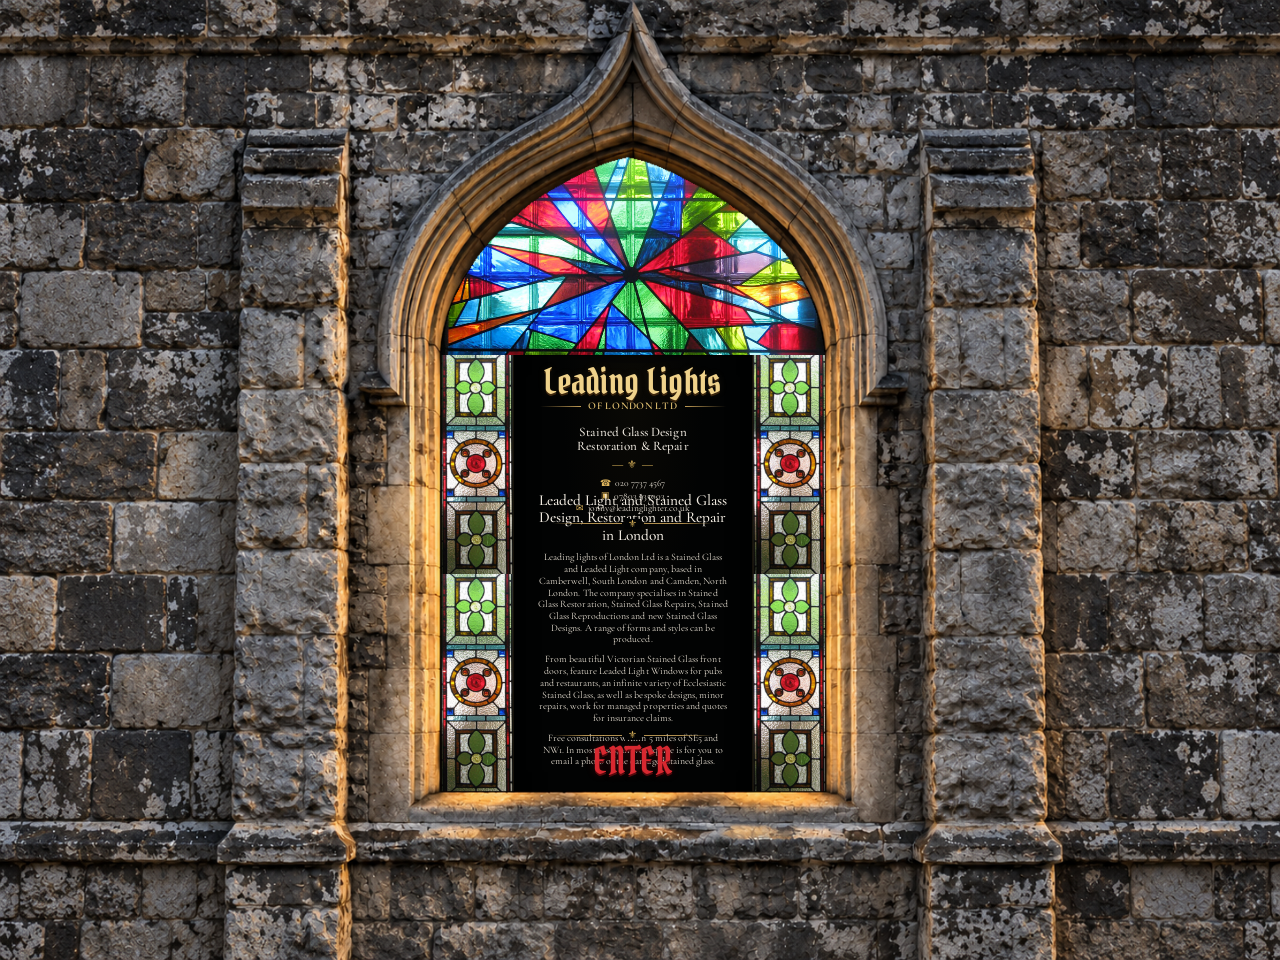
==== commit d236c515: "Update index.html" ====
--- a/index.html
+++ b/index.html
@@ -30,7 +30,7 @@
   <link rel="stylesheet" href="css/styles.css?v=7">
 
   <!-- Landing-page-specific styles -->
-  <link rel="stylesheet" href="css/landing.css?v=19">
+  <link rel="stylesheet" href="css/landing.css?v=20">
 </head>
 
 <body class="landing-page">
--- a/css/landing.css
+++ b/css/landing.css
@@ -3,7 +3,8 @@
 
 /* =========================================================
    LEADING LIGHTS — LANDING PAGE
-   CLEAN VERSION
+   CLEAN CONSOLIDATED VERSION
+   Shell size: 1448 × 1086
    ========================================================= */
 
 
@@ -29,6 +30,7 @@
   min-height: 100%;
 
   overflow-x: hidden !important;
+
   overflow-y: auto !important;
 
   background: #050505;
@@ -38,6 +40,7 @@
 body.landing-page::before,
 body.landing-page::after {
   content: none !important;
+
   display: none !important;
 }
 
@@ -68,11 +71,12 @@
   position: relative;
 
   left: 0 !important;
+
   right: auto !important;
 
   width: 100vw !important;
 
-  /* shell is 1448 × 1086 */
+  /* 1086 / 1448 = 0.75 */
   height: 75vw !important;
 
   max-width: none !important;
@@ -106,6 +110,7 @@
   display: block !important;
 
   width: 100% !important;
+
   height: 100% !important;
 
   max-width: none !important;
@@ -137,9 +142,11 @@
   z-index: 2;
 
   left: 34.323% !important;
+
   right: 35.428% !important;
 
   top: 15.562% !important;
+
   bottom: 17.495% !important;
 
   color: var(--text-main);
@@ -300,13 +307,14 @@
 /* =========================================================
    CENTRAL BLACK PANEL
 
-   1 = title / service / contact
-   2 = gold divider
-   3 = main business wording — vertically centred
-   4 = gold divider
-   5 = ENTER
-
-   This keeps the three areas balanced.
+   Five rows:
+   1. Branding / service / contact
+   2. Gold divider
+   3. Main business copy
+   4. Gold divider
+   5. ENTER
+
+   The middle copy occupies the flexible centre zone.
    ========================================================= */
 
 body.landing-page .landing-panel {
@@ -342,9 +350,9 @@
   justify-items: center;
 
   padding:
-    4.5%
+    4.7%
     5.5%
-    4.2%;
+    4.4%;
 
   text-align: center;
 
@@ -370,7 +378,7 @@
 
 
 /* =========================================================
-   TOP BRANDING AREA
+   BRAND AREA
    ========================================================= */
 
 body.landing-page .landing-brand {
@@ -437,9 +445,9 @@
   width: 88%;
 
   margin:
-    .20rem
+    .22rem
     auto
-    .40rem;
+    .22rem;
 
   font-family:
     var(--font-elegant) !important;
@@ -498,31 +506,38 @@
 
 /* =========================================================
    SERVICE HEADING
+
+   Deliberately moved slightly lower beneath the title.
    ========================================================= */
 
 body.landing-page .service-line {
   margin:
-    .10rem
+    .62rem
     0
-    .22rem;
+    .28rem;
 
   font-family:
     var(--font-elegant) !important;
 
   font-size:
     clamp(
-      .76rem,
-      .96vw,
-      1.02rem
+      .80rem,
+      1.02vw,
+      1.08rem
     );
 
   font-weight: 500;
 
-  line-height: 1.10;
+  line-height: 1.12;
+
+  letter-spacing: .01em;
 
   color: #f3ede3;
 }
 
+
+
+/* Small ornamental line */
 
 body.landing-page .service-line::after {
   content: '—  ⚜  —';
@@ -530,9 +545,9 @@
   display: block;
 
   margin:
-    .25rem
+    .34rem
     auto
-    .16rem;
+    .22rem;
 
   color: #dcb45b;
 
@@ -540,7 +555,7 @@
     Georgia,
     serif;
 
-  font-size: .64rem;
+  font-size: .68rem;
 
   line-height: 1;
 
@@ -558,7 +573,7 @@
 
   justify-items: center;
 
-  gap: .08rem;
+  gap: .12rem;
 
   margin: 0;
 
@@ -567,12 +582,12 @@
 
   font-size:
     clamp(
-      .57rem,
-      .69vw,
-      .73rem
+      .60rem,
+      .74vw,
+      .78rem
     );
 
-  line-height: 1.08;
+  line-height: 1.12;
 
   color: #f0e9dc;
 }
@@ -611,7 +626,7 @@
 
 
 /* =========================================================
-   GOLD DIVIDERS
+   ORNAMENTAL GOLD DIVIDERS
    ========================================================= */
 
 body.landing-page .landing-section-rule,
@@ -673,25 +688,27 @@
 
 
 
-/* Divider after top section */
+/* Divider between top information and central copy */
 
 body.landing-page .landing-section-rule {
   margin:
-    .48rem
+    .56rem
     auto
-    .25rem;
-}
-
-
-
-/* =========================================================
-   MAIN CENTRE BUSINESS COPY
+    .46rem;
+}
+
+
+
+/* =========================================================
+   MAIN BUSINESS COPY
+
+   Larger than before and centred in available middle space.
    ========================================================= */
 
 body.landing-page .landing-business-copy {
   width: 100%;
 
-  max-width: 94%;
+  max-width: 90%;
 
   align-self: center;
 
@@ -705,25 +722,26 @@
 
   justify-content: center;
 
-  gap: .38rem;
+  gap: .52rem;
 
   margin:
     0
     auto;
 
   padding:
-    .30rem
-    0;
-}
-
-
-
-/* Main heading */
+    .18rem
+    0
+    .12rem;
+}
+
+
+
+/* Main business heading */
 
 body.landing-page .landing-business-title {
-  width: 96%;
-
-  max-width: 96%;
+  width: 100%;
+
+  max-width: 100%;
 
   margin: 0;
 
@@ -732,14 +750,14 @@
 
   font-size:
     clamp(
-      .78rem,
-      .92vw,
-      .96rem
+      .96rem,
+      1.14vw,
+      1.20rem
     );
 
   font-weight: 500;
 
-  line-height: 1.12;
+  line-height: 1.14;
 
   color: #f4eee4;
 }
@@ -749,7 +767,7 @@
 /* Main paragraphs */
 
 body.landing-page .landing-copy {
-  width: 97%;
+  width: 100%;
 
   margin: 0;
 
@@ -758,16 +776,16 @@
 
   font-size:
     clamp(
-      .52rem,
-      .61vw,
-      .65rem
+      .62rem,
+      .76vw,
+      .80rem
     );
 
   font-weight: 400;
 
-  line-height: 1.17;
-
-  letter-spacing: .005em;
+  line-height: 1.18;
+
+  letter-spacing: .003em;
 
   color: #e9e1d4;
 }
@@ -776,15 +794,17 @@
 
 /* =========================================================
    DIVIDER ABOVE ENTER
+
+   Similar breathing room beneath the central copy.
    ========================================================= */
 
 body.landing-page .landing-enter-rule {
   align-self: end;
 
   margin:
-    .25rem
+    .46rem
     auto
-    .42rem;
+    .50rem;
 }
 
 
@@ -880,61 +900,64 @@
     margin:
       .15rem
       auto
-      .28rem;
+      .18rem;
   }
 
 
   body.landing-page .service-line {
-    font-size:
-      clamp(
-        .69rem,
-        .83vw,
-        .87rem
+    margin:
+      .42rem
+      0
+      .20rem;
+
+    font-size:
+      clamp(
+        .72rem,
+        .88vw,
+        .92rem
       );
   }
 
 
   body.landing-page .service-line::after {
     margin:
-      .18rem
+      .23rem
       auto
-      .11rem;
+      .14rem;
   }
 
 
   body.landing-page .contact-compact {
     font-size:
       clamp(
-        .52rem,
-        .61vw,
-        .64rem
+        .54rem,
+        .64vw,
+        .68rem
       );
   }
 
 
   body.landing-page .landing-section-rule {
     margin:
-      .30rem
+      .38rem
       auto
-      .18rem;
+      .32rem;
   }
 
 
   body.landing-page .landing-business-copy {
-    gap: .28rem;
-
-    padding:
-      .22rem
-      0;
+    max-width: 92%;
+
+    gap: .34rem;
   }
 
 
   body.landing-page .landing-business-title {
     font-size:
       clamp(
-        .68rem,
-        .78vw,
-        .82rem
+        .78rem,
+        .90vw,
+        .96rem
       );
   }
 
@@ -942,20 +965,20 @@
   body.landing-page .landing-copy {
     font-size:
       clamp(
-        .46rem,
-        .53vw,
-        .56rem
-      );
-
-    line-height: 1.12;
+        .51rem,
+        .61vw,
+        .65rem
+      );
+
+    line-height: 1.14;
   }
 
 
   body.landing-page .landing-enter-rule {
     margin:
-      .18rem
+      .32rem
       auto
-      .30rem;
+      .36rem;
   }
 
 
@@ -1016,6 +1039,8 @@
 
 
   body.landing-page .service-line {
+    margin-top: .40rem;
+
     font-size:
       clamp(
         .66rem,
@@ -1038,9 +1063,9 @@
   body.landing-page .landing-business-title {
     font-size:
       clamp(
-        .66rem,
-        2.1vw,
-        .80rem
+        .72rem,
+        2.3vw,
+        .88rem
       );
   }
 
@@ -1048,12 +1073,12 @@
   body.landing-page .landing-copy {
     font-size:
       clamp(
-        .45rem,
-        1.55vw,
-        .58rem
-      );
-
-    line-height: 1.10;
+        .50rem,
+        1.7vw,
+        .62rem
+      );
+
+    line-height: 1.12;
   }
 
 
@@ -1067,6 +1092,7 @@
   }
 
 }
+
 
 
 @media
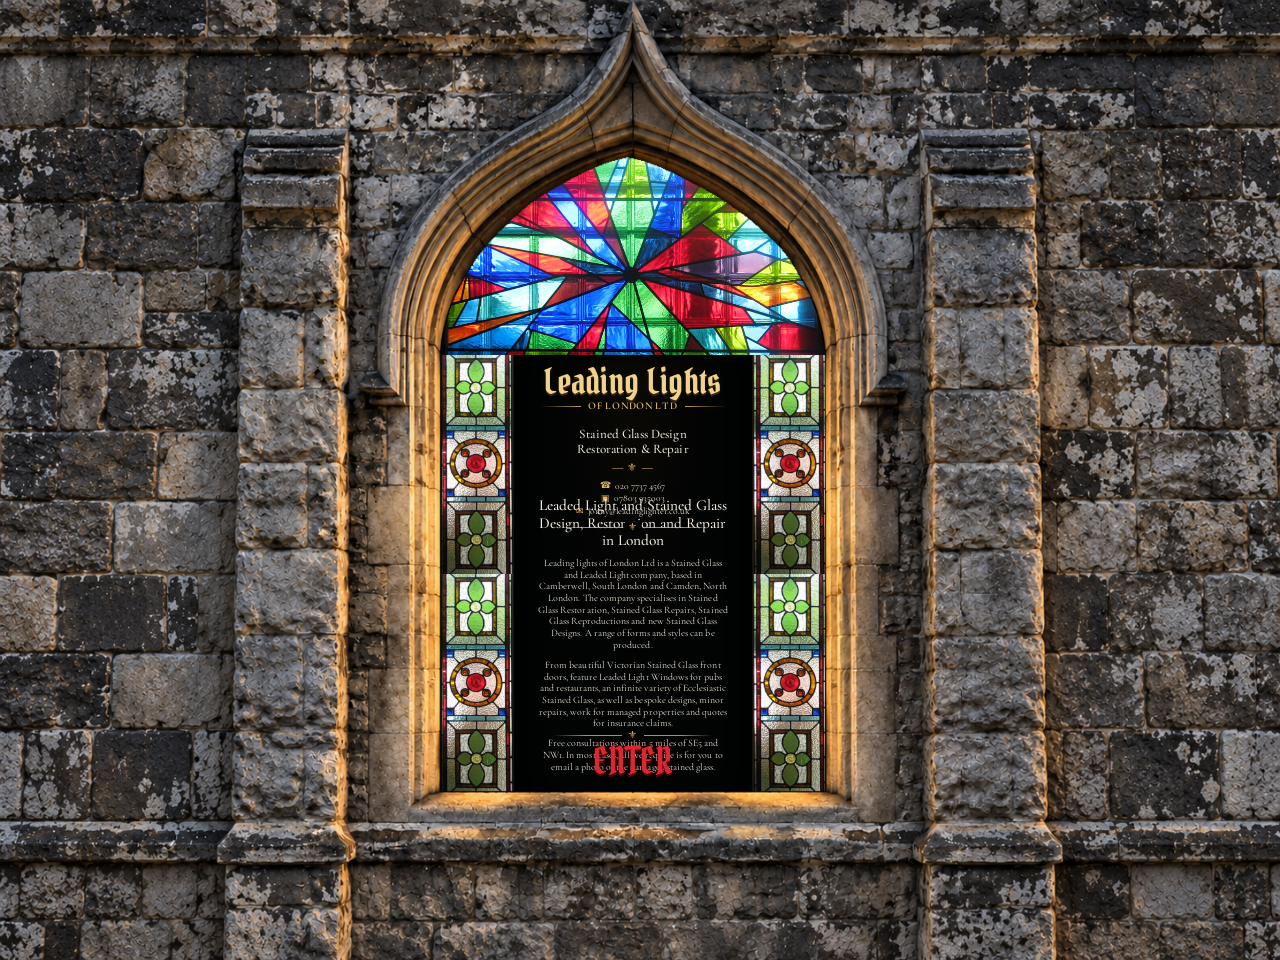
==== commit 70d16a64: "Update index.html" ====
--- a/index.html
+++ b/index.html
@@ -30,7 +30,7 @@
   <link rel="stylesheet" href="css/styles.css?v=7">
 
   <!-- Landing-page-specific styles -->
-  <link rel="stylesheet" href="css/landing.css?v=20">
+  <link rel="stylesheet" href="css/landing.css?v=21">
 </head>
 
 <body class="landing-page">
--- a/css/landing.css
+++ b/css/landing.css
@@ -3,7 +3,6 @@
 
 /* =========================================================
    LEADING LIGHTS — LANDING PAGE
-   CLEAN CONSOLIDATED VERSION
    Shell size: 1448 × 1086
    ========================================================= */
 
@@ -307,14 +306,11 @@
 /* =========================================================
    CENTRAL BLACK PANEL
 
-   Five rows:
-   1. Branding / service / contact
-   2. Gold divider
-   3. Main business copy
-   4. Gold divider
-   5. ENTER
-
-   The middle copy occupies the flexible centre zone.
+   1 = branding + service/contact
+   2 = divider
+   3 = central business copy
+   4 = divider
+   5 = ENTER
    ========================================================= */
 
 body.landing-page .landing-panel {
@@ -507,12 +503,12 @@
 /* =========================================================
    SERVICE HEADING
 
-   Deliberately moved slightly lower beneath the title.
+   This block now begins a little lower below the title.
    ========================================================= */
 
 body.landing-page .service-line {
   margin:
-    .62rem
+    .78rem
     0
     .28rem;
 
@@ -537,7 +533,7 @@
 
 
 
-/* Small ornamental line */
+/* Gold ornament below service heading */
 
 body.landing-page .service-line::after {
   content: '—  ⚜  —';
@@ -626,7 +622,7 @@
 
 
 /* =========================================================
-   ORNAMENTAL GOLD DIVIDERS
+   GOLD DIVIDERS
    ========================================================= */
 
 body.landing-page .landing-section-rule,
@@ -688,21 +684,25 @@
 
 
 
-/* Divider between top information and central copy */
+/* =========================================================
+   DIVIDER BETWEEN CONTACT BLOCK AND MAIN WRITING
+
+   Slightly MORE space below than above.
+   This makes the contact block feel a little closer
+   to the title than to the writing underneath.
+   ========================================================= */
 
 body.landing-page .landing-section-rule {
   margin:
-    .56rem
+    .62rem
     auto
-    .46rem;
+    .92rem;
 }
 
 
 
 /* =========================================================
    MAIN BUSINESS COPY
-
-   Larger than before and centred in available middle space.
    ========================================================= */
 
 body.landing-page .landing-business-copy {
@@ -794,8 +794,6 @@
 
 /* =========================================================
    DIVIDER ABOVE ENTER
-
-   Similar breathing room beneath the central copy.
    ========================================================= */
 
 body.landing-page .landing-enter-rule {
@@ -906,7 +904,7 @@
 
   body.landing-page .service-line {
     margin:
-      .42rem
+      .60rem
       0
       .20rem;
 
@@ -939,9 +937,9 @@
 
   body.landing-page .landing-section-rule {
     margin:
-      .38rem
+      .48rem
       auto
-      .32rem;
+      .72rem;
   }
 
 
@@ -1039,7 +1037,7 @@
 
 
   body.landing-page .service-line {
-    margin-top: .40rem;
+    margin-top: .50rem;
 
     font-size:
       clamp(
@@ -1057,6 +1055,14 @@
         1.7vw,
         .66rem
       );
+  }
+
+
+  body.landing-page .landing-section-rule {
+    margin:
+      .38rem
+      auto
+      .58rem;
   }
 
 
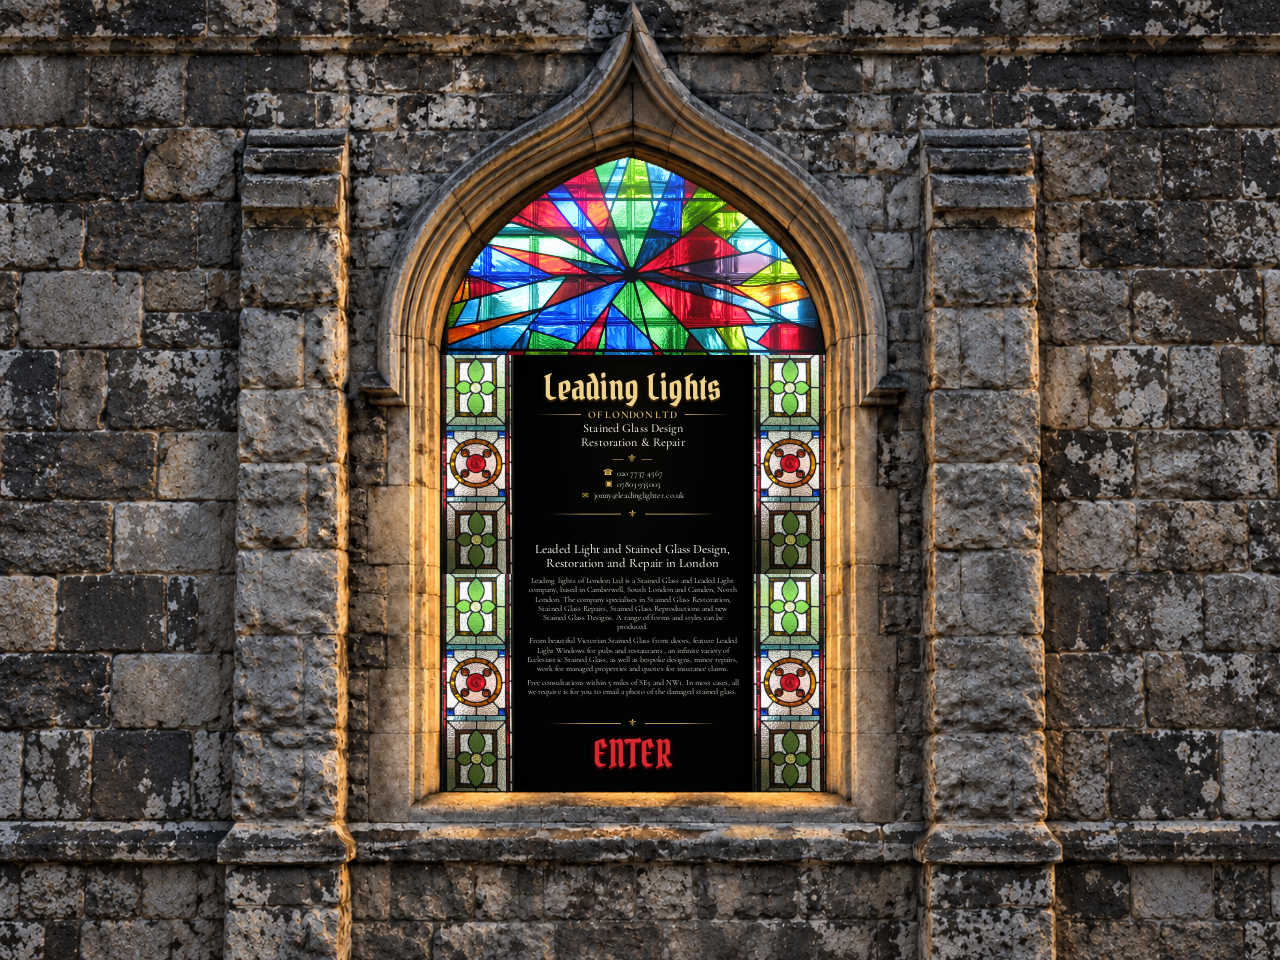
==== commit 36c29e9a: "Update index.html" ====
--- a/index.html
+++ b/index.html
@@ -1,117 +1,605 @@
 <!doctype html>
 <html lang="en-GB">
+
 <head>
+
   <meta charset="utf-8">
-  <meta name="viewport" content="width=device-width, initial-scale=1">
-
-  <title>Leading Lights of London Ltd | Stained Glass Design, Restoration & Repair</title>
+
+  <meta
+    name="viewport"
+    content="width=device-width, initial-scale=1"
+  >
+
+
+  <title>
+    Leading Lights of London Ltd | Stained Glass Design, Restoration & Repair
+  </title>
+
 
   <meta
     name="description"
     content="Leading Lights of London Ltd — stained glass design, restoration and repair in London."
   >
 
+
   <meta
     property="og:title"
     content="Leading Lights of London Ltd | Stained Glass Design, Restoration & Repair"
   >
 
+
   <meta
     property="og:description"
     content="Leading Lights of London Ltd — stained glass design, restoration and repair in London."
   >
 
-  <meta property="og:type" content="website">
+
+  <meta
+    property="og:type"
+    content="website"
+  >
+
 
   <!-- Add the final canonical URL here when the production domain is confirmed. -->
   <!-- Add verified LocalBusiness structured data here only after all business details are confirmed. -->
 
+
   <!-- Shared website styles -->
-  <link rel="stylesheet" href="css/styles.css?v=7">
+
+  <link
+    rel="stylesheet"
+    href="css/styles.css?v=7"
+  >
+
 
   <!-- Landing-page-specific styles -->
-  <link rel="stylesheet" href="css/landing.css?v=21">
+
+  <link
+    rel="stylesheet"
+    href="css/landing.css?v=23"
+  >
+
+
+  <!-- =====================================================
+       CLICK-TO-ENLARGE BUSINESS COPY
+       ===================================================== -->
+
+  <style>
+
+
+    /* Existing text block remains visually unchanged
+       until the visitor hovers over it. */
+
+    .landing-business-copy--interactive {
+
+      position: relative;
+
+      cursor: pointer;
+
+    }
+
+
+    /* Invisible border positioned outside the existing
+       content so it does NOT change your current spacing. */
+
+    .landing-business-copy--interactive::after {
+
+      content: '';
+
+      position: absolute;
+
+      inset: -10px;
+
+      border:
+        1px solid
+        transparent;
+
+      border-radius: 2px;
+
+      pointer-events: none;
+
+      transition:
+        border-color 180ms ease,
+        box-shadow 180ms ease,
+        background-color 180ms ease;
+
+    }
+
+
+    .landing-business-copy--interactive:hover::after,
+    .landing-business-copy--interactive:focus-visible::after {
+
+      border-color:
+        rgba(220, 181, 95, .72);
+
+      box-shadow:
+        0 0 15px rgba(212, 173, 95, .10),
+        inset 0 0 16px rgba(212, 173, 95, .025);
+
+      background-color:
+        rgba(212, 173, 95, .012);
+
+    }
+
+
+    .landing-business-copy--interactive:focus-visible {
+
+      outline: none;
+
+    }
+
+
+    /* =====================================================
+       LARGE READING OVERLAY
+       ===================================================== */
+
+    .landing-copy-lightbox[hidden] {
+
+      display: none !important;
+
+    }
+
+
+    .landing-copy-lightbox {
+
+      position: fixed;
+
+      inset: 0;
+
+      z-index: 99999;
+
+      display: flex;
+
+      align-items: center;
+
+      justify-content: center;
+
+      padding:
+        clamp(1.5rem, 5vw, 4rem);
+
+      background:
+        rgba(0, 0, 0, .94);
+
+      backdrop-filter:
+        blur(6px);
+
+      -webkit-backdrop-filter:
+        blur(6px);
+
+    }
+
+
+    .landing-copy-lightbox-panel {
+
+      position: relative;
+
+      width:
+        min(
+          90vw,
+          920px
+        );
+
+      max-height:
+        85vh;
+
+      overflow-y: auto;
+
+      padding:
+        clamp(2.3rem, 5vw, 4.3rem)
+        clamp(1.8rem, 5vw, 4.5rem);
+
+      border:
+        1px solid
+        rgba(212, 173, 95, .46);
+
+      background:
+        radial-gradient(
+          circle at 50% 0%,
+          #181515 0,
+          #0c0d0e 48%,
+          #070808 100%
+        );
+
+      box-shadow:
+        0 24px 80px rgba(0, 0, 0, .82),
+        inset 0 0 0 1px rgba(255,255,255,.025);
+
+      text-align: center;
+
+    }
+
+
+    .landing-copy-lightbox-title {
+
+      width:
+        min(
+          100%,
+          760px
+        );
+
+      margin:
+        0
+        auto
+        1.7rem;
+
+      font-family:
+        'Cormorant Garamond',
+        Georgia,
+        serif;
+
+      font-size:
+        clamp(
+          1.75rem,
+          3vw,
+          2.6rem
+        );
+
+      font-weight: 600;
+
+      line-height: 1.15;
+
+      color: #f2eadc;
+
+    }
+
+
+    .landing-copy-lightbox-rule {
+
+      display: flex;
+
+      align-items: center;
+
+      justify-content: center;
+
+      gap: .8rem;
+
+      width:
+        min(
+          320px,
+          60%
+        );
+
+      margin:
+        0
+        auto
+        2rem;
+
+      color: #d4ad5f;
+
+    }
+
+
+    .landing-copy-lightbox-rule::before,
+    .landing-copy-lightbox-rule::after {
+
+      content: '';
+
+      flex: 1;
+
+      height: 1px;
+
+      background:
+        linear-gradient(
+          to right,
+          transparent,
+          rgba(212, 173, 95, .75)
+        );
+
+    }
+
+
+    .landing-copy-lightbox-rule::after {
+
+      background:
+        linear-gradient(
+          to left,
+          transparent,
+          rgba(212, 173, 95, .75)
+        );
+
+    }
+
+
+    .landing-copy-lightbox-rule span {
+
+      font-size: .7rem;
+
+    }
+
+
+    .landing-copy-lightbox-text {
+
+      width:
+        min(
+          100%,
+          760px
+        );
+
+      margin: 0 auto;
+
+      font-family:
+        'Cormorant Garamond',
+        Georgia,
+        serif;
+
+      color: #e5dccd;
+
+      font-size:
+        clamp(
+          1.2rem,
+          1.8vw,
+          1.48rem
+        );
+
+      line-height: 1.6;
+
+    }
+
+
+    .landing-copy-lightbox-text p {
+
+      margin:
+        0
+        0
+        1.45rem;
+
+    }
+
+
+    .landing-copy-lightbox-text p:last-child {
+
+      margin-bottom: 0;
+
+    }
+
+
+    .landing-copy-lightbox-close {
+
+      position: absolute;
+
+      top: 1rem;
+
+      right: 1rem;
+
+      z-index: 5;
+
+      display: flex;
+
+      align-items: center;
+
+      justify-content: center;
+
+      width: 46px;
+
+      height: 46px;
+
+      padding: 0;
+
+      border:
+        1px solid
+        rgba(212, 173, 95, .48);
+
+      border-radius: 50%;
+
+      background:
+        rgba(5, 6, 6, .82);
+
+      color: #f1eadc;
+
+      font-family:
+        Arial,
+        sans-serif;
+
+      font-size: 1.5rem;
+
+      line-height: 1;
+
+      cursor: pointer;
+
+      transition:
+        border-color 160ms ease,
+        color 160ms ease,
+        background-color 160ms ease;
+
+    }
+
+
+    .landing-copy-lightbox-close:hover,
+    .landing-copy-lightbox-close:focus-visible {
+
+      border-color: #d4ad5f;
+
+      color: #efd393;
+
+      background:
+        rgba(18, 15, 12, .96);
+
+    }
+
+
+    body.landing-copy-open {
+
+      overflow: hidden;
+
+    }
+
+
+    /* =====================================================
+       MOBILE
+       ===================================================== */
+
+    @media (max-width: 600px) {
+
+      .landing-business-copy--interactive::after {
+
+        inset: -6px;
+
+      }
+
+
+      .landing-copy-lightbox {
+
+        padding: 1rem;
+
+      }
+
+
+      .landing-copy-lightbox-panel {
+
+        width: 100%;
+
+        max-height: 90vh;
+
+        padding:
+          3.8rem
+          1.35rem
+          2rem;
+
+      }
+
+
+      .landing-copy-lightbox-title {
+
+        font-size:
+          clamp(
+            1.55rem,
+            7vw,
+            2rem
+          );
+
+      }
+
+
+      .landing-copy-lightbox-text {
+
+        font-size: 1.12rem;
+
+        line-height: 1.55;
+
+      }
+
+    }
+
+
+    @media (prefers-reduced-motion: reduce) {
+
+      .landing-business-copy--interactive::after,
+      .landing-copy-lightbox-close {
+
+        transition: none;
+
+      }
+
+    }
+
+
+  </style>
+
 </head>
 
+
+
 <body class="landing-page">
 
-  <a class="skip-link" href="#main-content">
+
+  <a
+    class="skip-link"
+    href="#main-content"
+  >
     Skip to content
   </a>
 
+
+
   <main id="main-content">
+
 
     <section
       class="gothic-stage"
       aria-label="Leading Lights of London entrance"
     >
 
+
       <!--
         FRONT STONE FRAME
-
-        This is the same approved stone shell as before,
-        but with the black centre made transparent.
-
-        It sits ABOVE the stained glass so the glass appears
-        physically behind the Gothic stonework.
       -->
+
       <img
-      class="gothic-shell-image"
-  src="assets/images/landing/landing-shell-frame-wide-clean-v2.png"
-  alt="Weathered Gothic stone window frame"
-  width="1448"
-  height="1086"
+        class="gothic-shell-image"
+        src="assets/images/landing/landing-shell-frame-wide-clean-v2.png"
+        alt="Weathered Gothic stone window frame"
+        width="1448"
+        height="1086"
       >
+
 
 
       <!--
         EVERYTHING BELOW THIS POINT SITS BEHIND THE STONE FRAME
       -->
+
       <div class="window-overlay landing-overlay">
 
 
+
         <!-- TOP STAINED GLASS -->
+
         <div
           class="landing-glass landing-glass--top"
           aria-hidden="true"
         >
+
           <img
-  src="assets/images/landing/landing-top-panel-v2.png"
-  alt=""
+            src="assets/images/landing/landing-top-panel-v2.png"
+            alt=""
           >
+
         </div>
 
 
+
         <!-- LEFT STAINED-GLASS COLUMN -->
+
         <div
           class="landing-side-stack landing-side-stack--left"
           aria-hidden="true"
         >
 
+
           <div class="landing-side-piece">
+
             <img
               src="assets/images/landing/landing-side-panel.png"
               alt=""
             >
+
           </div>
 
+
           <div class="landing-side-piece">
+
             <img
               src="assets/images/landing/landing-side-panel.png"
               alt=""
             >
+
           </div>
 
+
         </div>
 
 
+
         <!-- CENTRAL INFORMATION PANEL -->
+
         <section
           class="landing-panel"
           aria-labelledby="landing-title"
         >
 
+
           <header class="landing-brand">
+
 
             <h1
               class="brand-title"
@@ -120,9 +608,11 @@
               Leading Lights
             </h1>
 
+
             <p class="brand-subtitle">
               of London Ltd
             </p>
+
 
             <div
               class="gold-rule"
@@ -130,32 +620,55 @@
             ></div>
 
 
+
             <p class="service-line">
               Stained Glass Design<br>
               Restoration &amp; Repair
             </p>
 
 
+
             <div class="contact-compact">
 
+
               <a href="tel:+442077374567">
-                <span aria-hidden="true">☎</span>
+
+                <span aria-hidden="true">
+                  ☎
+                </span>
+
                 020 7737 4567
+
               </a>
 
+
               <a href="tel:+447803935003">
-                <span aria-hidden="true">▣</span>
+
+                <span aria-hidden="true">
+                  ▣
+                </span>
+
                 07803 935003
+
               </a>
 
+
               <a href="mailto:jonny@leadinglighter.co.uk">
-                <span aria-hidden="true">✉</span>
+
+                <span aria-hidden="true">
+                  ✉
+                </span>
+
                 jonny@leadinglighter.co.uk
+
               </a>
 
+
             </div>
 
+
           </header>
+
 
 
           <div
@@ -164,29 +677,56 @@
           ></div>
 
 
-          <!-- BUSINESS COPY -->
-          <div class="landing-business-copy">
+
+          <!-- =================================================
+               BUSINESS COPY
+               Now clickable without changing its normal layout.
+               ================================================= -->
+
+          <div
+            class="landing-business-copy landing-business-copy--interactive"
+            id="landing-business-copy"
+            role="button"
+            tabindex="0"
+            aria-haspopup="dialog"
+            aria-controls="landing-copy-lightbox"
+            aria-label="Open larger version of the business information"
+          >
+
 
             <h2 class="landing-business-title">
+
               Leaded Light and Stained Glass Design, Restoration and Repair in London
+
             </h2>
 
 
+
             <p class="landing-copy">
+
               Leading lights of London Ltd is a Stained Glass and Leaded Light company, based in Camberwell, South London and Camden, North London. The company specialises in Stained Glass Restoration, Stained Glass Repairs, Stained Glass Reproductions and new Stained Glass Designs. A range of forms and styles can be produced.
+
             </p>
 
 
+
             <p class="landing-copy">
+
               From beautiful Victorian Stained Glass front doors, feature Leaded Light Windows for pubs and restaurants, an infinite variety of Ecclesiastic Stained Glass, as well as bespoke designs, minor repairs, work for managed properties and quotes for insurance claims.
+
             </p>
 
 
+
             <p class="landing-copy">
+
               Free consultations within 5 miles of SE5 and NW1. In most cases, all we require is for you to email a photo of the damaged stained glass.
+
             </p>
 
+
           </div>
+
 
 
           <div
@@ -195,7 +735,9 @@
           ></div>
 
 
+
           <!-- ENTER -->
+
           <a
             class="enter-link"
             href="home.html"
@@ -204,42 +746,284 @@
             ENTER
           </a>
 
+
         </section>
 
 
+
         <!-- RIGHT STAINED-GLASS COLUMN -->
+
         <div
           class="landing-side-stack landing-side-stack--right"
           aria-hidden="true"
         >
 
+
           <div class="landing-side-piece">
+
             <img
               src="assets/images/landing/landing-side-panel.png"
               alt=""
             >
+
           </div>
 
+
           <div class="landing-side-piece">
+
             <img
               src="assets/images/landing/landing-side-panel.png"
               alt=""
             >
+
           </div>
 
+
         </div>
 
+
       </div>
 
+
     </section>
 
+
   </main>
 
+
+
+  <!-- =====================================================
+       ENLARGED BUSINESS TEXT
+       ===================================================== -->
+
+  <div
+    class="landing-copy-lightbox"
+    id="landing-copy-lightbox"
+    role="dialog"
+    aria-modal="true"
+    aria-labelledby="landing-copy-lightbox-title"
+    hidden
+  >
+
+
+    <div class="landing-copy-lightbox-panel">
+
+
+      <button
+        class="landing-copy-lightbox-close"
+        id="landing-copy-lightbox-close"
+        type="button"
+        aria-label="Close enlarged business information"
+      >
+        ×
+      </button>
+
+
+
+      <h2
+        class="landing-copy-lightbox-title"
+        id="landing-copy-lightbox-title"
+      >
+
+        Leaded Light and Stained Glass Design,<br>
+        Restoration and Repair in London
+
+      </h2>
+
+
+
+      <div
+        class="landing-copy-lightbox-rule"
+        aria-hidden="true"
+      >
+        <span>✦</span>
+      </div>
+
+
+
+      <div class="landing-copy-lightbox-text">
+
+
+        <p>
+
+          Leading lights of London Ltd is a Stained Glass and Leaded Light company, based in Camberwell, South London and Camden, North London. The company specialises in Stained Glass Restoration, Stained Glass Repairs, Stained Glass Reproductions and new Stained Glass Designs. A range of forms and styles can be produced.
+
+        </p>
+
+
+        <p>
+
+          From beautiful Victorian Stained Glass front doors, feature Leaded Light Windows for pubs and restaurants, an infinite variety of Ecclesiastic Stained Glass, as well as bespoke designs, minor repairs, work for managed properties and quotes for insurance claims.
+
+        </p>
+
+
+        <p>
+
+          Free consultations within 5 miles of SE5 and NW1. In most cases, all we require is for you to email a photo of the damaged stained glass.
+
+        </p>
+
+
+      </div>
+
+
+    </div>
+
+
+  </div>
+
+
+
+  <!-- EXISTING MAIN SCRIPT -->
 
   <script
     src="js/main.js"
     defer
   ></script>
 
+
+
+  <!-- =====================================================
+       ENLARGED TEXT SCRIPT
+       ===================================================== -->
+
+  <script>
+
+    document.addEventListener(
+      'DOMContentLoaded',
+      () => {
+
+
+        const copyBlock =
+          document.getElementById(
+            'landing-business-copy'
+          );
+
+
+        const lightbox =
+          document.getElementById(
+            'landing-copy-lightbox'
+          );
+
+
+        const closeButton =
+          document.getElementById(
+            'landing-copy-lightbox-close'
+          );
+
+
+
+        function openCopyLightbox() {
+
+          lightbox.hidden = false;
+
+          document.body.classList.add(
+            'landing-copy-open'
+          );
+
+          closeButton.focus();
+
+        }
+
+
+
+        function closeCopyLightbox() {
+
+          lightbox.hidden = true;
+
+          document.body.classList.remove(
+            'landing-copy-open'
+          );
+
+          copyBlock.focus();
+
+        }
+
+
+
+        copyBlock.addEventListener(
+          'click',
+          openCopyLightbox
+        );
+
+
+
+        copyBlock.addEventListener(
+          'keydown',
+          event => {
+
+            if (
+              event.key === 'Enter' ||
+              event.key === ' '
+            ) {
+
+              event.preventDefault();
+
+              openCopyLightbox();
+
+            }
+
+          }
+        );
+
+
+
+        closeButton.addEventListener(
+          'click',
+          event => {
+
+            event.preventDefault();
+
+            event.stopPropagation();
+
+            closeCopyLightbox();
+
+          }
+        );
+
+
+
+        lightbox.addEventListener(
+          'click',
+          event => {
+
+            if (
+              event.target === lightbox
+            ) {
+
+              closeCopyLightbox();
+
+            }
+
+          }
+        );
+
+
+
+        document.addEventListener(
+          'keydown',
+          event => {
+
+            if (
+              event.key === 'Escape' &&
+              !lightbox.hidden
+            ) {
+
+              closeCopyLightbox();
+
+            }
+
+          }
+        );
+
+
+      }
+    );
+
+  </script>
+
+
 </body>
+
 </html>
--- a/css/landing.css
+++ b/css/landing.css
@@ -23,13 +23,10 @@
     serif;
 
   margin: 0;
-
   width: 100%;
-
   min-height: 100%;
 
   overflow-x: hidden !important;
-
   overflow-y: auto !important;
 
   background: #050505;
@@ -39,7 +36,6 @@
 body.landing-page::before,
 body.landing-page::after {
   content: none !important;
-
   display: none !important;
 }
 
@@ -48,13 +44,10 @@
   display: block;
 
   width: 100%;
-
   height: auto !important;
-
   min-height: 0;
 
   margin: 0;
-
   padding: 0;
 
   overflow: visible !important;
@@ -70,20 +63,16 @@
   position: relative;
 
   left: 0 !important;
-
   right: auto !important;
 
   width: 100vw !important;
 
-  /* 1086 / 1448 = 0.75 */
   height: 75vw !important;
 
   max-width: none !important;
-
   min-height: 0;
 
   margin: 0 !important;
-
   padding: 0;
 
   overflow: hidden;
@@ -109,23 +98,19 @@
   display: block !important;
 
   width: 100% !important;
-
   height: 100% !important;
 
   max-width: none !important;
 
   margin: 0;
-
   padding: 0;
 
   aspect-ratio: 1448 / 1086;
 
   object-fit: fill;
-
   object-position: center;
 
   pointer-events: none;
-
   user-select: none;
 }
 
@@ -141,11 +126,9 @@
   z-index: 2;
 
   left: 34.323% !important;
-
   right: 35.428% !important;
 
   top: 15.562% !important;
-
   bottom: 17.495% !important;
 
   color: var(--text-main);
@@ -193,15 +176,12 @@
 
 body.landing-page .landing-glass--top {
   grid-column: 1 / -1;
-
   grid-row: 1;
 
   width: 102%;
-
   height: 100%;
 
   margin-left: -1%;
-
   margin-top: 0;
 
   align-self: stretch;
@@ -214,15 +194,12 @@
   display: block;
 
   width: 100%;
-
   height: 100%;
 
   max-width: none;
 
   object-fit: cover;
-
-  object-position:
-    center 42%;
+  object-position: center 42%;
 
   transform: none !important;
 }
@@ -243,7 +220,6 @@
     1fr;
 
   min-width: 0;
-
   min-height: 0;
 
   margin: 0 !important;
@@ -268,7 +244,6 @@
   position: relative;
 
   min-width: 0;
-
   min-height: 0;
 
   overflow: hidden;
@@ -286,7 +261,6 @@
   display: block;
 
   width: 100% !important;
-
   height: 100% !important;
 
   max-width: none;
@@ -294,9 +268,7 @@
   margin: 0 !important;
 
   object-fit: cover;
-
-  object-position:
-    center center;
+  object-position: center center;
 
   transform: none !important;
 }
@@ -305,27 +277,18 @@
 
 /* =========================================================
    CENTRAL BLACK PANEL
-
-   1 = branding + service/contact
-   2 = divider
-   3 = central business copy
-   4 = divider
-   5 = ENTER
    ========================================================= */
 
 body.landing-page .landing-panel {
   grid-column: 2;
-
   grid-row: 2;
 
   position: relative;
 
   width: 100%;
-
   height: 100%;
 
   min-width: 0;
-
   min-height: 0;
 
   box-sizing: border-box;
@@ -333,22 +296,27 @@
   overflow: hidden;
 
   display: grid;
+
+  grid-template-columns: 1fr;
 
   grid-template-rows:
     auto
     auto
-    minmax(0, 1fr)
+    minmax(.85rem, 1fr)
     auto
+    auto
+    minmax(.85rem, 1fr)
+    auto
+    minmax(.85rem, 1fr)
     auto;
 
   align-items: center;
-
   justify-items: center;
 
   padding:
-    4.7%
-    5.5%
-    4.4%;
+    7%
+    4%
+    7%;
 
   text-align: center;
 
@@ -374,30 +342,25 @@
 
 
 /* =========================================================
-   BRAND AREA
+   ALLOW HEADER CONTENT TO JOIN MAIN GRID
    ========================================================= */
 
 body.landing-page .landing-brand {
+  display: contents;
+}
+
+
+
+/* =========================================================
+   LEADING LIGHTS
+   ========================================================= */
+
+body.landing-page .landing-panel .brand-title {
+  grid-column: 1;
+  grid-row: 1;
+
   width: 100%;
 
-  display: flex;
-
-  flex-direction: column;
-
-  align-items: center;
-
-  justify-content: flex-start;
-
-  margin: 0;
-}
-
-
-
-/* =========================================================
-   LEADING LIGHTS
-   ========================================================= */
-
-body.landing-page .landing-panel .brand-title {
   margin: 0;
 
   font-family:
@@ -430,10 +393,12 @@
    ========================================================= */
 
 body.landing-page .brand-subtitle {
+  grid-column: 1;
+  grid-row: 2;
+
   display: flex;
 
   align-items: center;
-
   justify-content: center;
 
   gap: .48rem;
@@ -441,9 +406,9 @@
   width: 88%;
 
   margin:
-    .22rem
+    .42rem
     auto
-    .22rem;
+    0;
 
   font-family:
     var(--font-elegant) !important;
@@ -502,38 +467,37 @@
 
 /* =========================================================
    SERVICE HEADING
-
-   This block now begins a little lower below the title.
    ========================================================= */
 
 body.landing-page .service-line {
-  margin:
-    .78rem
-    0
-    .28rem;
+  grid-column: 1;
+  grid-row: 4;
+
+  width: 100%;
+
+  margin: 0;
+
+  transform: translateY(-1.65rem);
 
   font-family:
     var(--font-elegant) !important;
 
   font-size:
     clamp(
-      .80rem,
-      1.02vw,
-      1.08rem
+      .76rem,
+      .94vw,
+      1rem
     );
 
   font-weight: 500;
 
-  line-height: 1.12;
+  line-height: 1.14;
 
   letter-spacing: .01em;
 
   color: #f3ede3;
 }
 
-
-
-/* Gold ornament below service heading */
 
 body.landing-page .service-line::after {
   content: '—  ⚜  —';
@@ -541,9 +505,9 @@
   display: block;
 
   margin:
-    .34rem
+    .30rem
     auto
-    .22rem;
+    .24rem;
 
   color: #dcb45b;
 
@@ -551,7 +515,7 @@
     Georgia,
     serif;
 
-  font-size: .68rem;
+  font-size: .66rem;
 
   line-height: 1;
 
@@ -565,22 +529,29 @@
    ========================================================= */
 
 body.landing-page .contact-compact {
+  grid-column: 1;
+  grid-row: 5;
+
   display: grid;
 
   justify-items: center;
 
-  gap: .12rem;
+  gap: .10rem;
+
+  width: 100%;
 
   margin: 0;
+
+  transform: translateY(-1.65rem);
 
   font-family:
     var(--font-elegant) !important;
 
   font-size:
     clamp(
-      .60rem,
-      .74vw,
-      .78rem
+      .54rem,
+      .65vw,
+      .70rem
     );
 
   line-height: 1.12;
@@ -593,7 +564,6 @@
   display: flex;
 
   align-items: center;
-
   justify-content: center;
 
   gap: .25rem;
@@ -632,10 +602,13 @@
   display: block !important;
 
   width: 76%;
-
   height: 1px;
 
+  margin: 0;
+
   overflow: visible;
+
+  align-self: center;
 
   background:
     linear-gradient(
@@ -659,7 +632,6 @@
   position: absolute;
 
   left: 50%;
-
   top: 50%;
 
   transform:
@@ -683,66 +655,54 @@
 }
 
 
-
-/* =========================================================
-   DIVIDER BETWEEN CONTACT BLOCK AND MAIN WRITING
-
-   Slightly MORE space below than above.
-   This makes the contact block feel a little closer
-   to the title than to the writing underneath.
-   ========================================================= */
-
 body.landing-page .landing-section-rule {
-  margin:
-    .62rem
-    auto
-    .92rem;
+  grid-column: 1;
+  grid-row: 6;
+
+  transform: translateY(-1.65rem);
 }
 
 
 
 /* =========================================================
    MAIN BUSINESS COPY
+   Slightly larger + moved upward only
    ========================================================= */
 
 body.landing-page .landing-business-copy {
-  width: 100%;
-
-  max-width: 90%;
-
-  align-self: center;
-
-  justify-self: center;
+  grid-column: 1;
+  grid-row: 7;
+
+  width: 97%;
+  max-width: 97%;
+
+  min-width: 0;
 
   display: flex;
 
   flex-direction: column;
 
   align-items: center;
-
   justify-content: center;
 
-  gap: .52rem;
-
-  margin:
-    0
-    auto;
-
-  padding:
-    .18rem
-    0
-    .12rem;
-}
-
-
-
-/* Main business heading */
+  gap: .34rem;
+
+  margin: 0 auto;
+
+  padding: 0;
+
+  transform: translateY(-0.8rem);
+}
+
+
+
+/* =========================================================
+   MAIN BUSINESS HEADING
+   ========================================================= */
 
 body.landing-page .landing-business-title {
   width: 100%;
 
-  max-width: 100%;
-
   margin: 0;
 
   font-family:
@@ -750,9 +710,9 @@
 
   font-size:
     clamp(
-      .96rem,
-      1.14vw,
-      1.20rem
+      .80rem,
+      .92vw,
+      1rem
     );
 
   font-weight: 500;
@@ -764,7 +724,9 @@
 
 
 
-/* Main paragraphs */
+/* =========================================================
+   MAIN BUSINESS PARAGRAPHS
+   ========================================================= */
 
 body.landing-page .landing-copy {
   width: 100%;
@@ -776,16 +738,16 @@
 
   font-size:
     clamp(
-      .62rem,
-      .76vw,
-      .80rem
+      .50rem,
+      .60vw,
+      .64rem
     );
 
   font-weight: 400;
 
-  line-height: 1.18;
-
-  letter-spacing: .003em;
+  line-height: 1.14;
+
+  letter-spacing: .002em;
 
   color: #e9e1d4;
 }
@@ -797,12 +759,8 @@
    ========================================================= */
 
 body.landing-page .landing-enter-rule {
-  align-self: end;
-
-  margin:
-    .46rem
-    auto
-    .50rem;
+  grid-column: 1;
+  grid-row: 8;
 }
 
 
@@ -812,9 +770,11 @@
    ========================================================= */
 
 body.landing-page .enter-link {
-  align-self: end;
+  grid-column: 1;
+  grid-row: 9;
 
   justify-self: center;
+  align-self: center;
 
   display: inline-block;
 
@@ -859,8 +819,7 @@
 body.landing-page .enter-link:hover {
   color: #eb343b;
 
-  transform:
-    translateY(-1px);
+  transform: translateY(-1px);
 
   text-shadow:
     0 2px 0 #57090d,
@@ -870,135 +829,10 @@
 
 
 /* =========================================================
-   SHORTER DESKTOP WINDOWS
-   ========================================================= */
-
-@media
-(max-height: 850px) and (min-width: 721px) {
-
-  body.landing-page .landing-panel {
-    padding:
-      3.6%
-      5%
-      3.4%;
-  }
-
-
-  body.landing-page .landing-panel .brand-title {
-    font-size:
-      clamp(
-        1.75rem,
-        2.35vw,
-        2.55rem
-      );
-  }
-
-
-  body.landing-page .brand-subtitle {
-    margin:
-      .15rem
-      auto
-      .18rem;
-  }
-
-
-  body.landing-page .service-line {
-    margin:
-      .60rem
-      0
-      .20rem;
-
-    font-size:
-      clamp(
-        .72rem,
-        .88vw,
-        .92rem
-      );
-  }
-
-
-  body.landing-page .service-line::after {
-    margin:
-      .23rem
-      auto
-      .14rem;
-  }
-
-
-  body.landing-page .contact-compact {
-    font-size:
-      clamp(
-        .54rem,
-        .64vw,
-        .68rem
-      );
-  }
-
-
-  body.landing-page .landing-section-rule {
-    margin:
-      .48rem
-      auto
-      .72rem;
-  }
-
-
-  body.landing-page .landing-business-copy {
-    max-width: 92%;
-
-    gap: .34rem;
-  }
-
-
-  body.landing-page .landing-business-title {
-    font-size:
-      clamp(
-        .78rem,
-        .90vw,
-        .96rem
-      );
-  }
-
-
-  body.landing-page .landing-copy {
-    font-size:
-      clamp(
-        .51rem,
-        .61vw,
-        .65rem
-      );
-
-    line-height: 1.14;
-  }
-
-
-  body.landing-page .landing-enter-rule {
-    margin:
-      .32rem
-      auto
-      .36rem;
-  }
-
-
-  body.landing-page .enter-link {
-    font-size:
-      clamp(
-        1.9rem,
-        2.45vw,
-        2.55rem
-      );
-  }
-
-}
-
-
-
-/* =========================================================
    MOBILE
    ========================================================= */
 
-@media
-(max-width: 720px) {
+@media (max-width: 720px) {
 
   body.landing-page .landing-overlay {
     grid-template-columns:
@@ -1009,19 +843,30 @@
 
 
   body.landing-page .landing-panel {
+    grid-template-rows:
+      auto
+      auto
+      minmax(.30rem, 1fr)
+      auto
+      auto
+      minmax(.30rem, 1fr)
+      auto
+      minmax(.30rem, 1fr)
+      auto;
+
     padding:
+      5%
       3.5%
-      4.5%
-      3.5%;
+      5%;
   }
 
 
   body.landing-page .landing-panel .brand-title {
     font-size:
       clamp(
-        1.45rem,
-        5.2vw,
-        2.2rem
+        1.35rem,
+        5vw,
+        2.1rem
       );
   }
 
@@ -1029,21 +874,19 @@
   body.landing-page .brand-subtitle {
     font-size:
       clamp(
-        .56rem,
-        2vw,
-        .74rem
+        .50rem,
+        1.9vw,
+        .70rem
       );
   }
 
 
   body.landing-page .service-line {
-    margin-top: .50rem;
-
     font-size:
       clamp(
-        .66rem,
-        2.2vw,
-        .86rem
+        .60rem,
+        2vw,
+        .80rem
       );
   }
 
@@ -1051,27 +894,29 @@
   body.landing-page .contact-compact {
     font-size:
       clamp(
-        .50rem,
-        1.7vw,
-        .66rem
+        .46rem,
+        1.55vw,
+        .60rem
       );
   }
 
 
-  body.landing-page .landing-section-rule {
-    margin:
-      .38rem
-      auto
-      .58rem;
+  body.landing-page .landing-business-copy {
+    width: 98%;
+    max-width: 98%;
+
+    gap: .22rem;
+
+    transform: none;
   }
 
 
   body.landing-page .landing-business-title {
     font-size:
       clamp(
-        .72rem,
-        2.3vw,
-        .88rem
+        .64rem,
+        2vw,
+        .78rem
       );
   }
 
@@ -1079,21 +924,21 @@
   body.landing-page .landing-copy {
     font-size:
       clamp(
-        .50rem,
-        1.7vw,
-        .62rem
+        .42rem,
+        1.45vw,
+        .55rem
       );
 
-    line-height: 1.12;
+    line-height: 1.10;
   }
 
 
   body.landing-page .enter-link {
     font-size:
       clamp(
-        1.8rem,
-        6.5vw,
-        2.6rem
+        1.65rem,
+        6vw,
+        2.4rem
       );
   }
 
@@ -1101,8 +946,11 @@
 
 
 
-@media
-(max-width: 520px) {
+/* =========================================================
+   VERY NARROW SCREENS
+   ========================================================= */
+
+@media (max-width: 520px) {
 
   body.landing-page .landing-overlay {
     grid-template-columns:
